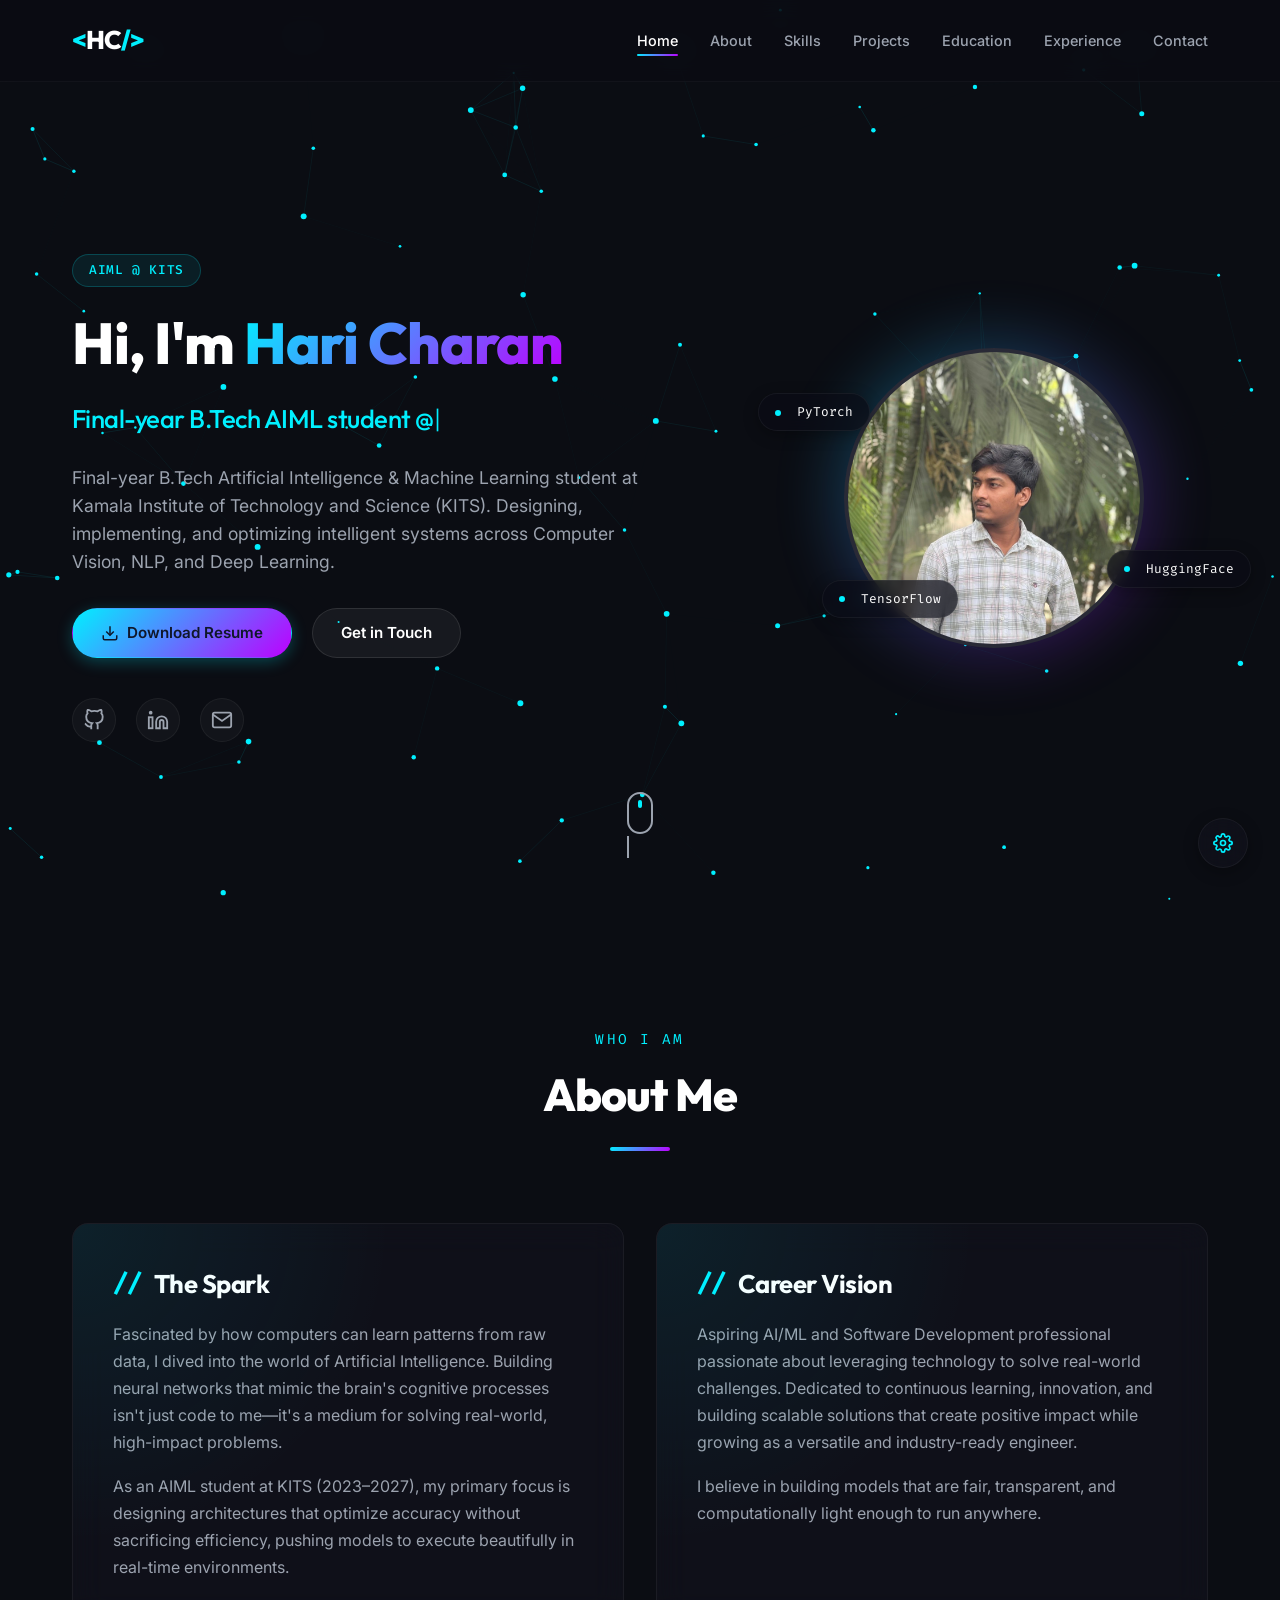
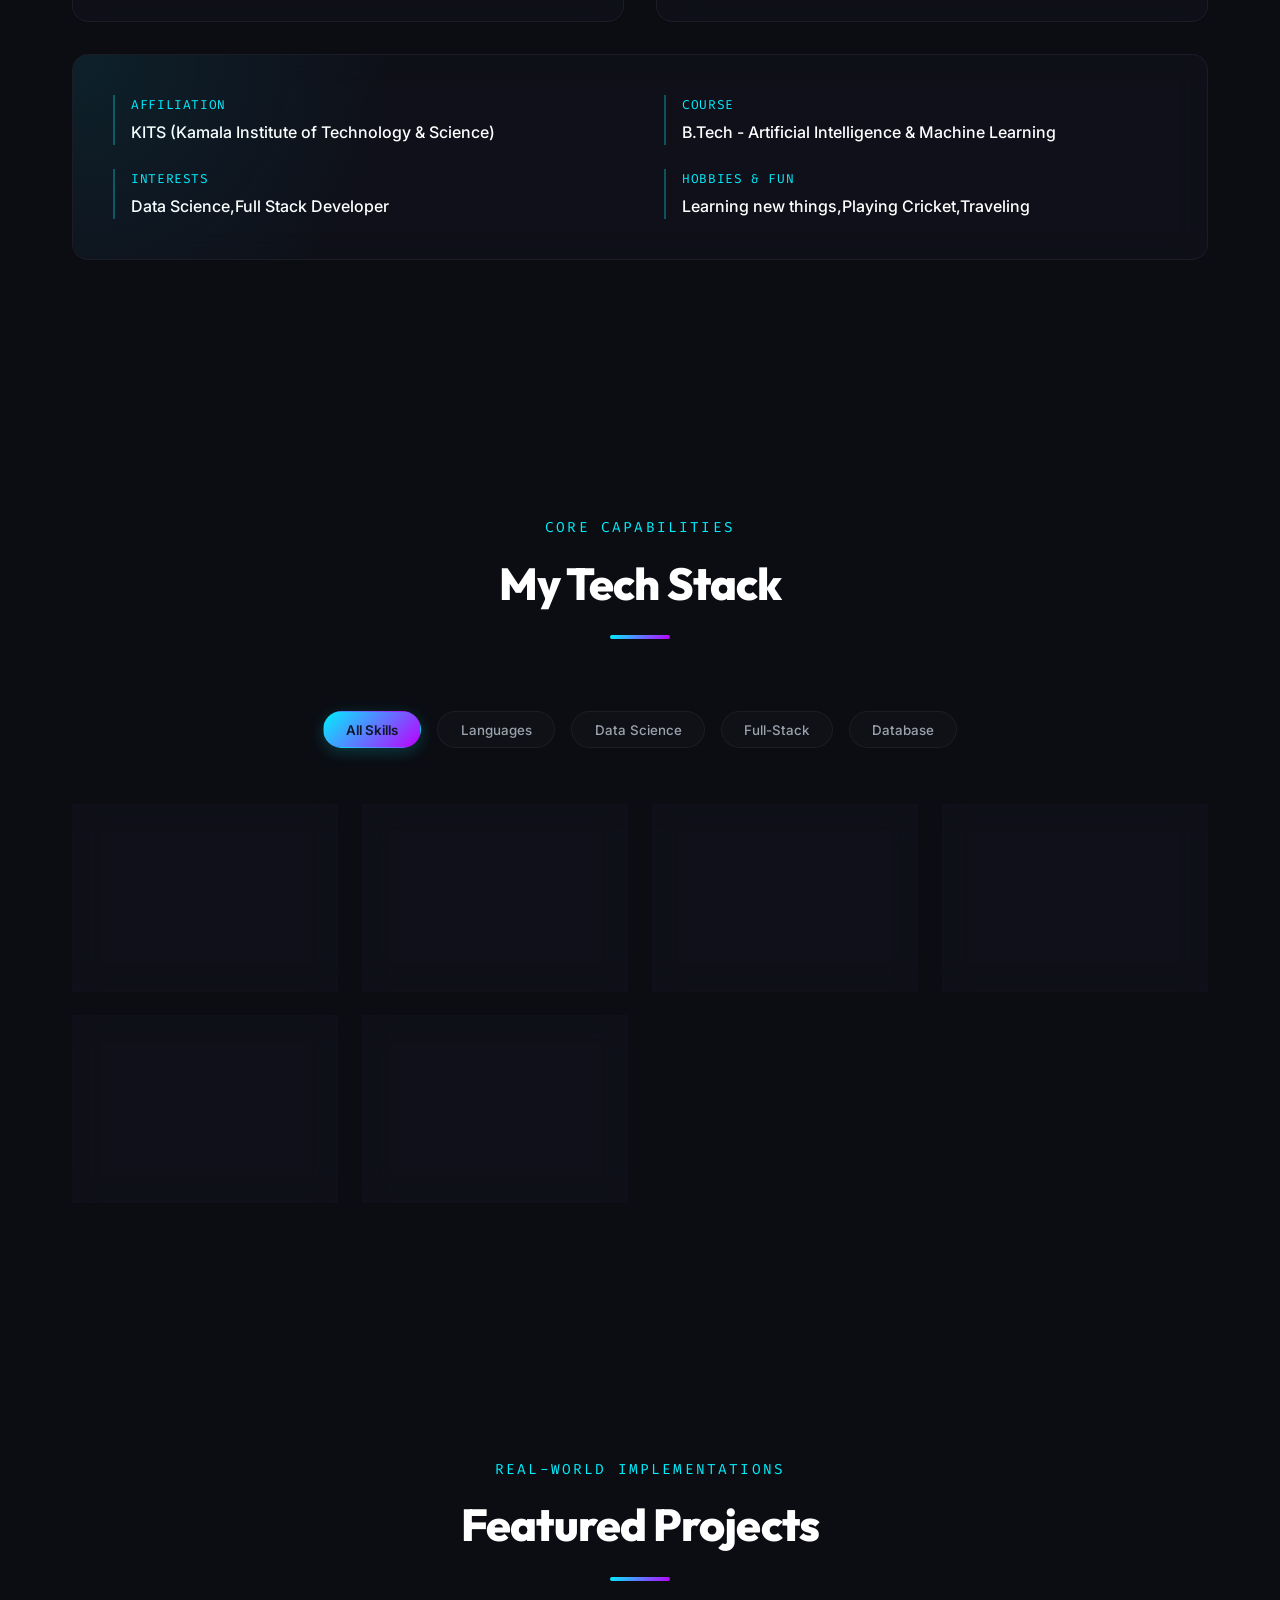
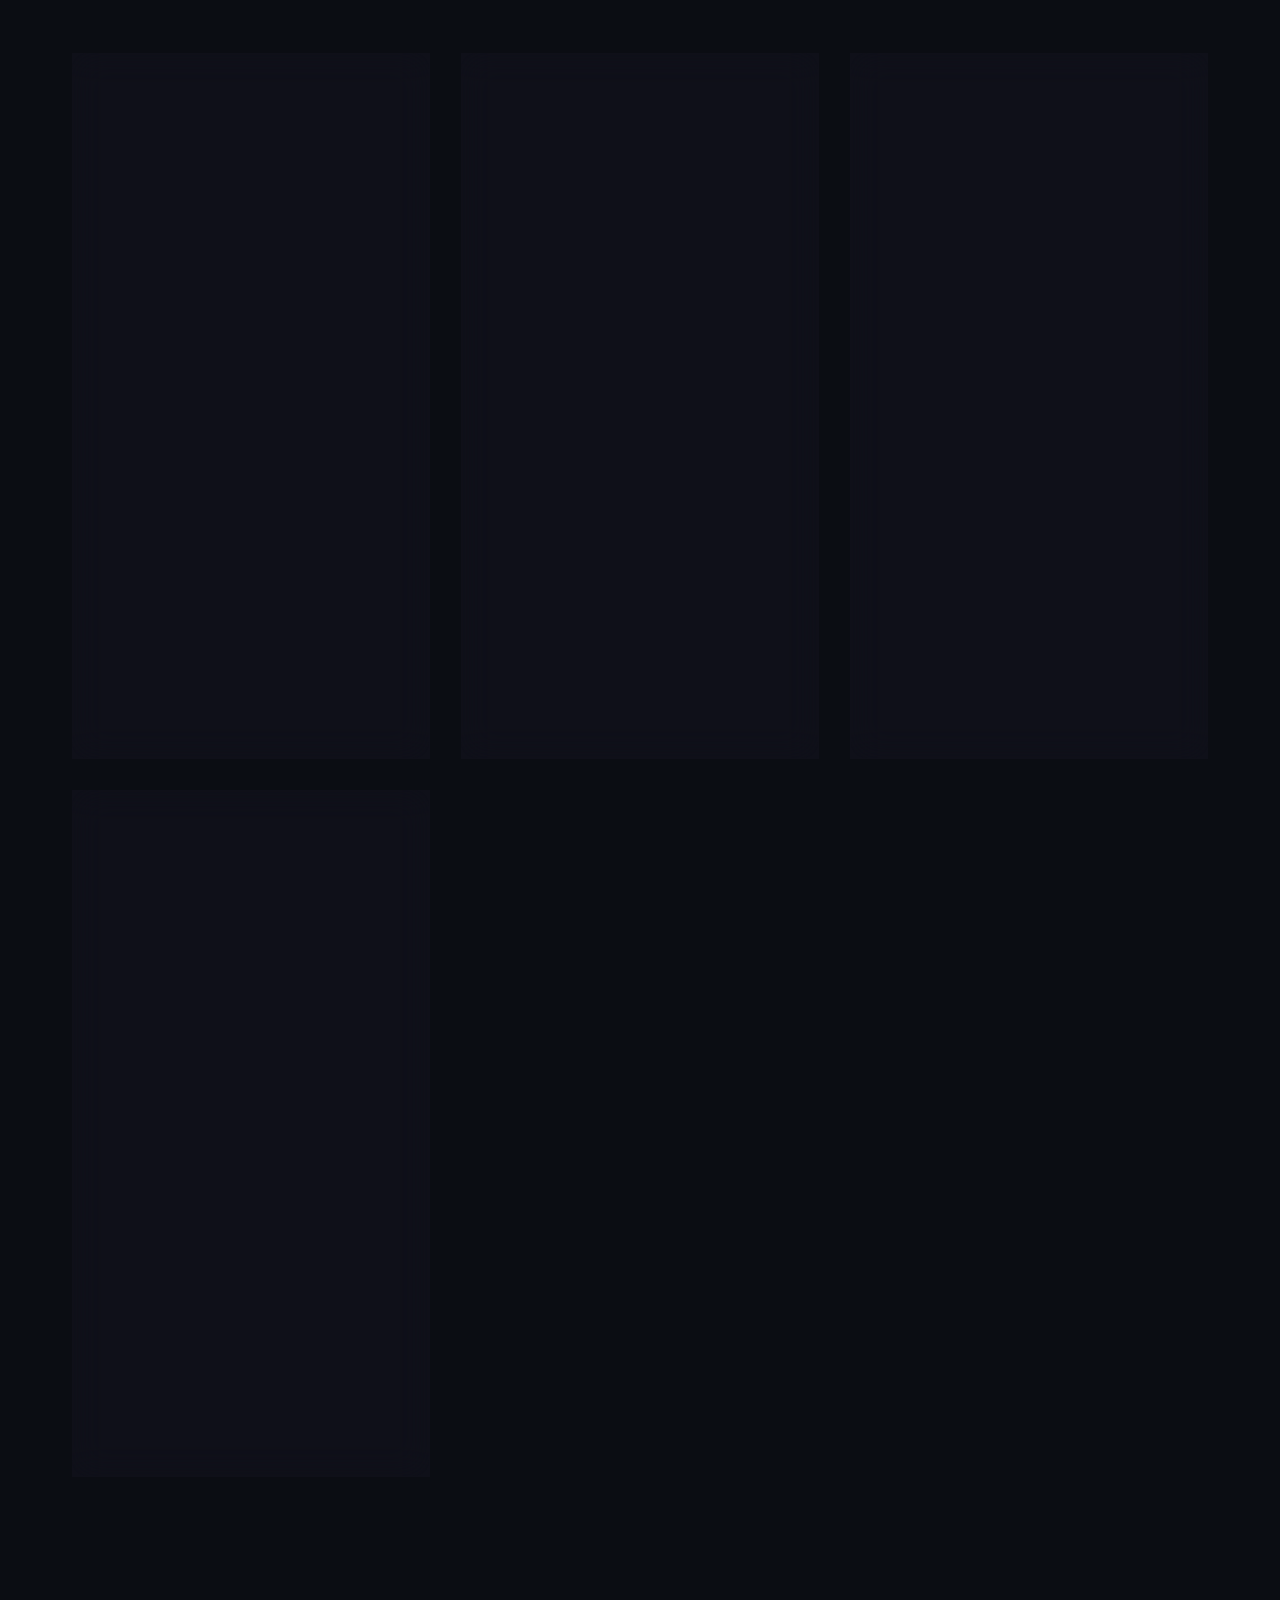
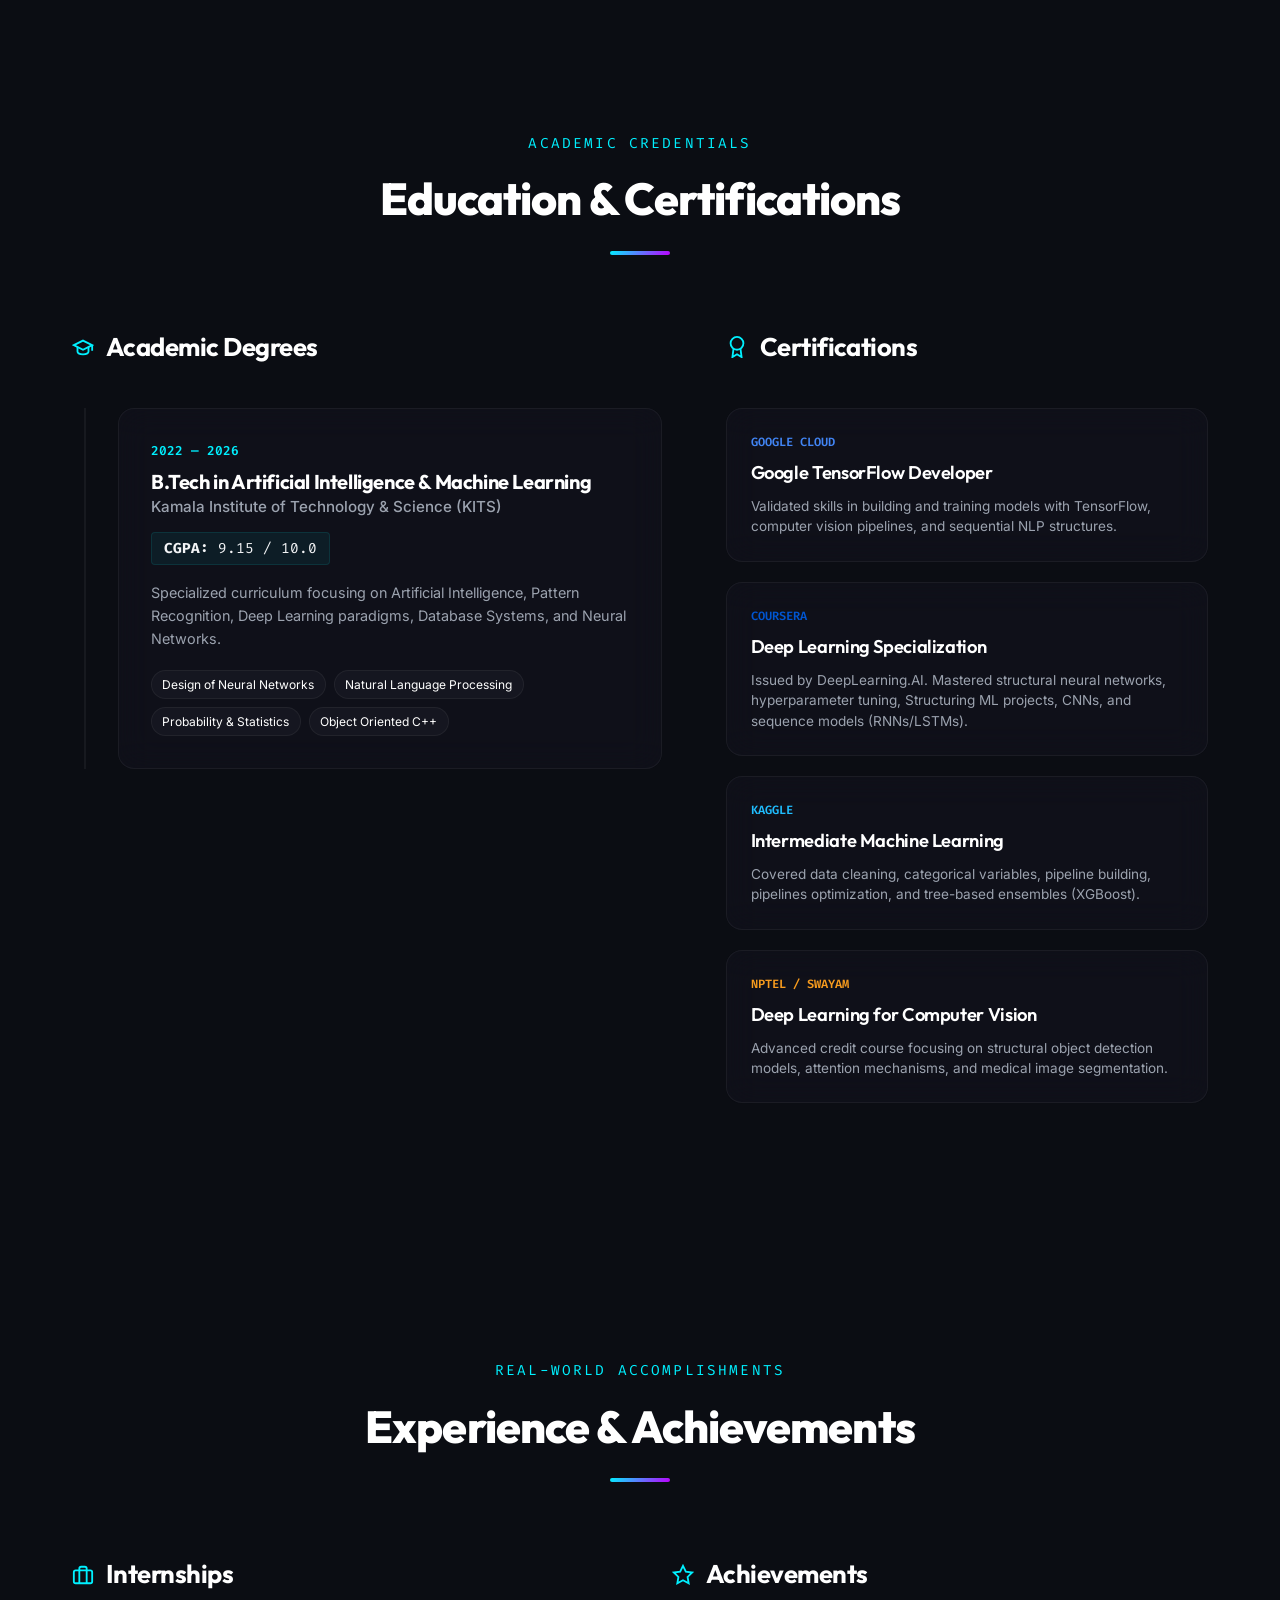
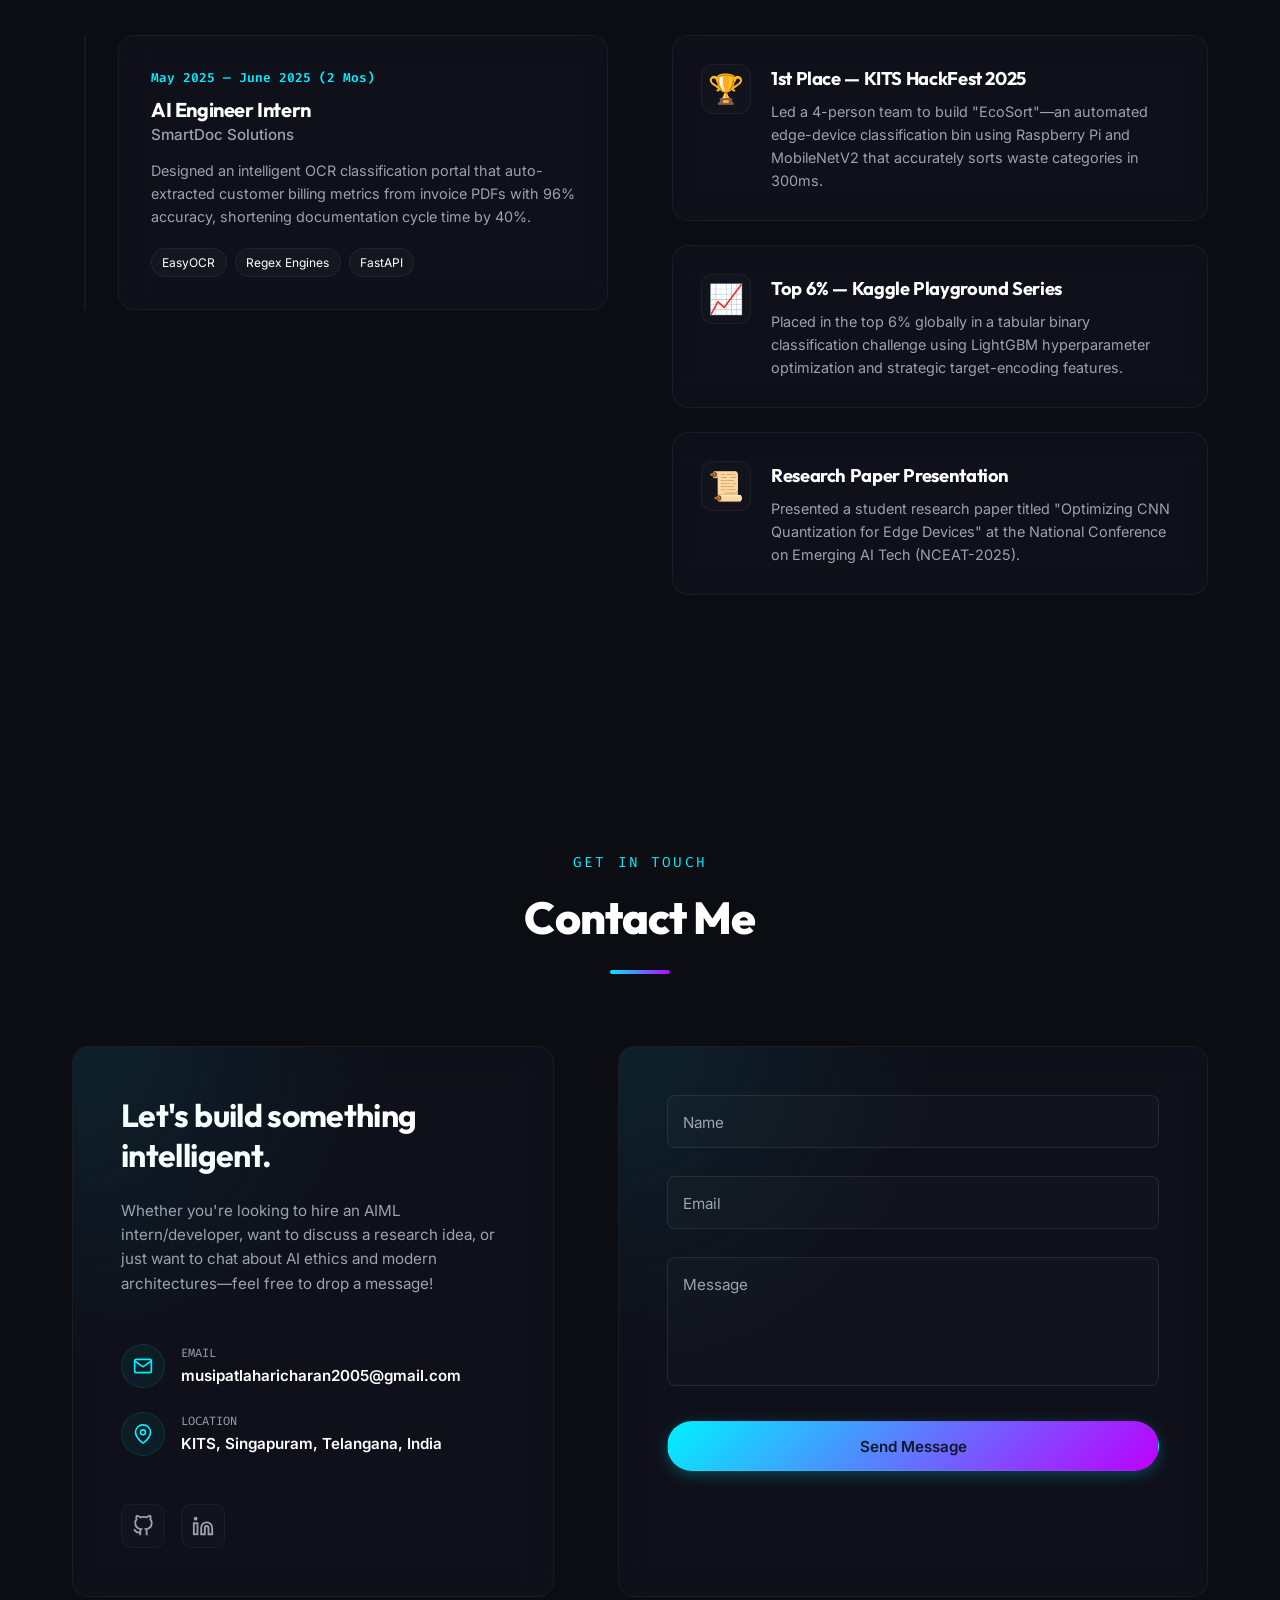
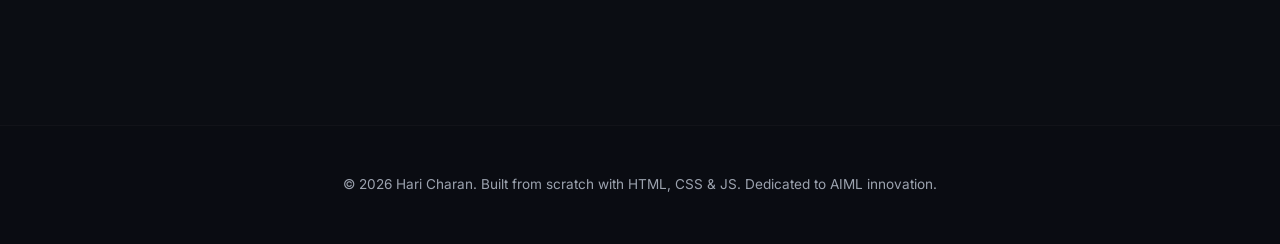
==== potfolioofmy-main/index.html @ bd580a6b "again we commiting it" ====
<!DOCTYPE html>
<html lang="en">

<head>
    <meta charset="UTF-8">
    <meta name="viewport" content="width=device-width, initial-scale=1.0">
    <title>Hari Charan | AIML Engineer Portfolio</title>
    <meta name="description"
        content="Portfolio of Hari Charan, B.Tech AIML student at KITS (2022-2026). Specialized in Machine Learning, Deep Learning, NLP, and Computer Vision.">
    <!-- Google Fonts -->
    <link rel="preconnect" href="https://fonts.googleapis.com">
    <link rel="preconnect" href="https://fonts.gstatic.com" crossorigin>
    <link
        href="https://fonts.googleapis.com/css2?family=Inter:wght@300;400;500;600;700;800&family=Outfit:wght@400;500;600;700;800&family=Fira+Code:wght@400;500&display=swap"
        rel="stylesheet">
    <!-- CSS Stylesheet -->
    <link rel="stylesheet" href="styles.css">
</head>

<body class="theme-blue">
    <!-- Neural Network Interactive Canvas -->
    <canvas id="neuralCanvas"></canvas>

    <!-- Theme Customizer Grid (Floating) -->
    <div class="theme-customizer">
        <button class="theme-toggle-btn" aria-label="Open Theme Customizer">
            <svg class="icon-spin" viewBox="0 0 24 24" width="20" height="20" fill="none" stroke="currentColor"
                stroke-width="2">
                <path d="M12 15a3 3 0 1 0 0-6 3 3 0 0 0 0 6z" />
                <path
                    d="M19.4 15a1.65 1.65 0 0 0 .33 1.82l.06.06a2 2 0 1 1-2.83 2.83l-.06-.06a1.65 1.65 0 0 0-1.82-.33 1.65 1.65 0 0 0-1 1.51V21a2 2 0 0 1-4 0v-.09A1.65 1.65 0 0 0 9 19.4a1.65 1.65 0 0 0-1.82.33l-.06.06a2 2 0 1 1-2.83-2.83l.06-.06a1.65 1.65 0 0 0 .33-1.82 1.65 1.65 0 0 0-1.51-1H3a2 2 0 0 1 0-4h.09A1.65 1.65 0 0 0 4.6 9a1.65 1.65 0 0 0-.33-1.82l-.06-.06a2 2 0 1 1 2.83-2.83l.06.06a1.65 1.65 0 0 0 1.82.33H9a1.65 1.65 0 0 0 1-1.51V3a2 2 0 0 1 4 0v.09a1.65 1.65 0 0 0 1 1.51 1.65 1.65 0 0 0 1.82-.33l.06-.06a2 2 0 1 1 2.83 2.83l-.06.06a1.65 1.65 0 0 0-.33 1.82V9a1.65 1.65 0 0 0 1.51 1H21a2 2 0 0 1 0 4h-.09a1.65 1.65 0 0 0-1.51 1z" />
            </svg>
        </button>
        <div class="theme-options">
            <span class="theme-title">Theme Accent</span>
            <div class="color-options">
                <button class="color-btn active" data-theme="theme-blue" style="background: #00f0ff;"
                    title="Cyan Edge"></button>
                <button class="color-btn" data-theme="theme-purple" style="background: #bd00ff;"
                    title="Neon Violet"></button>
                <button class="color-btn" data-theme="theme-emerald" style="background: #00ff87;"
                    title="Matrix Green"></button>
                <button class="color-btn" data-theme="theme-coral" style="background: #ff5e62;"
                    title="Cyber Coral"></button>
            </div>
        </div>
    </div>

    <!-- Header Navigation -->
    <header class="navbar">
        <div class="nav-container">
            <a href="#home" class="logo">
                <span class="logo-bracket">&lt;</span>HC<span class="logo-bracket">/&gt;</span>
            </a>
            <nav class="nav-links">
                <a href="#home" class="nav-link active">Home</a>
                <a href="#about" class="nav-link">About</a>
                <a href="#skills" class="nav-link">Skills</a>
                <a href="#projects" class="nav-link">Projects</a>
                <a href="#education" class="nav-link">Education</a>
                <a href="#experience" class="nav-link">Experience</a>
                <a href="#contact" class="nav-link">Contact</a>
            </nav>
            <button class="mobile-menu-btn" aria-label="Toggle Navigation Menu">
                <span class="bar"></span>
                <span class="bar"></span>
                <span class="bar"></span>
            </button>
        </div>
    </header>

    <!-- Main Content Sections -->
    <main>
        <!-- HERO SECTION -->
        <section id="home" class="hero-section">
            <div class="hero-content container">
                <div class="hero-grid">
                    <div class="hero-text-block">
                        <div class="badge-container">
                            <span class="hero-badge animate-pulse">AIML @ KITS</span>
                        </div>
                        <h1 class="hero-title">Hi, I'm <span class="gradient-text text-name">Hari Charan</span></h1>
                        <h2 class="hero-tagline-container">
                            <span id="typed-text"></span><span class="typed-cursor">|</span>
                        </h2>
                        <p class="hero-description">
                            Final-year B.Tech Artificial Intelligence & Machine Learning student at Kamala Institute of
                            Technology and Science (KITS). Designing, implementing, and optimizing intelligent systems
                            across Computer Vision, NLP, and Deep Learning.
                        </p>
                        <div class="hero-cta-buttons">
                            <a href="IIIT_Vadodara_Resume (3) (1).pdf" class="btn btn-primary"
                                download="Hari_Charan_Resume.pdf">
                                <svg viewBox="0 0 24 24" width="18" height="18" fill="none" stroke="currentColor"
                                    stroke-width="2" class="btn-icon">
                                    <path d="M21 15v4a2 2 0 0 1-2 2H5a2 2 0 0 1-2-2v-4" />
                                    <polyline points="7 10 12 15 17 10" />
                                    <line x1="12" y1="15" x2="12" y2="3" />
                                </svg>
                                Download Resume
                            </a>
                            <a href="#contact" class="btn btn-secondary">Get in Touch</a>
                        </div>
                        <div class="social-links-container">
                            <a href="https://github.com/musipatlaharicharan?tab=repositories" target="_blank"
                                rel="noopener noreferrer" class="social-icon" aria-label="GitHub">
                                <svg viewBox="0 0 24 24" width="22" height="22" fill="none" stroke="currentColor"
                                    stroke-width="2">
                                    <path
                                        d="M9 19c-5 1.5-5-2.5-7-3m14 6v-3.87a3.37 3.37 0 0 0-.94-2.61c3.14-.35 6.44-1.54 6.44-7A5.44 5.44 0 0 0 20 4.77 5.07 5.07 0 0 0 19.91 1S18.73.65 16 2.48a13.38 13.38 0 0 0-7 0C6.27.65 5.09 1 5.09 1A5.07 5.07 0 0 0 5 4.77a5.44 5.44 0 0 0-1.5 3.78c0 5.42 3.3 6.61 6.44 7A3.37 3.37 0 0 0 9 18.13V22" />
                                </svg>
                            </a>
                            <a href="https://www.linkedin.com/in/hari-charan-musipatla-8802612b7" target="_blank"
                                rel="noopener noreferrer" class="social-icon" aria-label="LinkedIn">
                                <svg viewBox="0 0 24 24" width="22" height="22" fill="none" stroke="currentColor"
                                    stroke-width="2">
                                    <path
                                        d="M16 8a6 6 0 0 1 6 6v7h-4v-7a2 2 0 0 0-2-2 2 2 0 0 0-2 2v7h-4v-7a6 6 0 0 1 6-6z" />
                                    <rect x="2" y="9" width="4" height="12" />
                                    <circle cx="4" cy="4" stroke="none" fill="currentColor" r="2" />
                                </svg>
                            </a>
                            <a href="mailto:musipatlaharicharan2005@gmail.com" class="social-icon" aria-label="Email">
                                <svg viewBox="0 0 24 24" width="22" height="22" fill="none" stroke="currentColor"
                                    stroke-width="2">
                                    <path
                                        d="M4 4h16c1.1 0 2 .9 2 2v12c0 1.1-.9 2-2 2H4c-1.1 0-2-.9-2-2V6c0-1.1.9-2 2-2z" />
                                    <polyline points="22,6 12,13 2,6" />
                                </svg>
                            </a>
                        </div>
                    </div>
                    <div class="hero-image-block">
                        <div class="avatar-glow-ring"></div>
                        <div class="avatar-container">
                            <img src="profile.jpg" alt="Hari Charan Portrait" class="avatar-img">
                        </div>
                        <div class="tech-stack-floating-badge t-badge-1">
                            <span>PyTorch</span>
                        </div>
                        <div class="tech-stack-floating-badge t-badge-2">
                            <span>HuggingFace</span>
                        </div>
                        <div class="tech-stack-floating-badge t-badge-3">
                            <span>TensorFlow</span>
                        </div>
                    </div>
                </div>
            </div>
            <div class="scroll-down-indicator">
                <a href="#about" aria-label="Scroll to About Me">
                    <span class="mouse">
                        <span class="wheel"></span>
                    </span>
                    <span class="arrow-down"></span>
                </a>
            </div>
        </section>

        <!-- ABOUT ME SECTION -->
        <section id="about" class="about-section scroll-section section-padding">
            <div class="container">
                <div class="section-header">
                    <span class="section-subtitle">Who I Am</span>
                    <h2 class="section-title">About Me</h2>
                    <div class="underline"></div>
                </div>
                <div class="about-grid">
                    <div class="about-card intro-card glass">
                        <div class="card-glow"></div>
                        <h3>The Spark</h3>
                        <p>Fascinated by how computers can learn patterns from raw data, I dived into the world of
                            Artificial Intelligence. Building neural networks that mimic the brain's cognitive processes
                            isn't just code to me—it's a medium for solving real-world, high-impact problems.</p>
                        <p>As an AIML student at KITS (2023–2027), my primary focus is designing architectures that
                            optimize accuracy without sacrificing efficiency, pushing models to execute beautifully in
                            real-time environments.</p>
                    </div>
                    <div class="about-card goal-card glass">
                        <div class="card-glow"></div>
                        <h3>Career Vision</h3>
                        <p>Aspiring AI/ML and Software Development professional passionate about leveraging technology
                            to solve real-world challenges. Dedicated to continuous learning, innovation, and building
                            scalable solutions that create positive impact while growing as a versatile and
                            industry-ready engineer.

                        </p>
                        <p>I believe in building models that are fair, transparent, and computationally light enough to
                            run anywhere.</p>
                    </div>
                    <div class="about-details-card glass">
                        <div class="card-glow"></div>
                        <ul class="details-list">
                            <li>
                                <span class="label">Affiliation</span>
                                <span class="value">KITS (Kamala Institute of Technology & Science)</span>
                            </li>
                            <li>
                                <span class="label">Course</span>
                                <span class="value">B.Tech - Artificial Intelligence & Machine Learning</span>
                            </li>
                            <li>
                                <span class="label">Interests</span>
                                <span class="value">Data Science,Full Stack Developer</span>
                            </li>
                            <li>
                                <span class="label">Hobbies & Fun</span>
                                <span class="value">Learning new things,Playing Cricket,Traveling</span>
                            </li>
                        </ul>
                    </div>
                </div>
            </div>
        </section>

        <!-- SKILLS SECTION -->
        <section id="skills" class="skills-section scroll-section section-padding">
            <div class="container">
                <div class="section-header">
                    <span class="section-subtitle">Core Capabilities</span>
                    <h2 class="section-title">My Tech Stack</h2>
                    <div class="underline"></div>
                </div>
                <!-- Skill Filter Tabs -->
                <div class="skill-tabs">
                    <button class="skill-tab-btn active" data-category="all">All Skills</button>
                    <button class="skill-tab-btn" data-category="languages">Languages</button>
                    <button class="skill-tab-btn" data-category="data-science">Data Science</button>
                    <button class="skill-tab-btn" data-category="fullstack">Full-Stack</button>
                    <button class="skill-tab-btn" data-category="database">Database</button>
                </div>

                <!-- Skills Grid -->
                <div class="skills-grid" id="skills-grid">
                    <!-- Python -->
                    <div class="skill-card glass" data-category="languages">
                        <div class="skill-icon-wrapper">
                            <span class="skill-logo python-logo">Py</span>
                        </div>
                        <h4 class="skill-name">Python</h4>
                        <span class="skill-level">Advanced</span>
                        <div class="skill-bar-bg">
                            <div class="skill-bar-fill" style="width: 95%;"></div>
                        </div>
                    </div>
                    <!-- Java -->
                    <div class="skill-card glass" data-category="languages">
                        <div class="skill-icon-wrapper">
                            <span class="skill-logo cpp-logo">Jv</span>
                        </div>
                        <h4 class="skill-name">Java</h4>
                        <span class="skill-level">Proficient</span>
                        <div class="skill-bar-bg">
                            <div class="skill-bar-fill" style="width: 80%;"></div>
                        </div>
                    </div>
                    <!-- Data Science -->
                    <div class="skill-card glass" data-category="data-science">
                        <div class="skill-icon-wrapper">
                            <span class="skill-logo sklearn-logo">DS</span>
                        </div>
                        <h4 class="skill-name">Data Science</h4>
                        <span class="skill-level">Advanced</span>
                        <div class="skill-bar-bg">
                            <div class="skill-bar-fill" style="width: 90%;"></div>
                        </div>
                    </div>
                    <!-- Full Stack Bootcamp -->
                    <div class="skill-card glass" data-category="fullstack">
                        <div class="skill-icon-wrapper">
                            <span class="skill-logo html-logo">FS</span>
                        </div>
                        <h4 class="skill-name">Full Stack Bootcamp</h4>
                        <span class="skill-level">Proficient</span>
                        <div class="skill-bar-bg">
                            <div class="skill-bar-fill" style="width: 82%;"></div>
                        </div>
                    </div>

                    <!-- React JS -->
                    <div class="skill-card glass" data-category="fullstack">
                        <div class="skill-icon-wrapper">
                            <span class="skill-logo react-logo">Re</span>
                        </div>
                        <h4 class="skill-name">React JS</h4>
                        <span class="skill-level">Proficient</span>
                        <div class="skill-bar-bg">
                            <div class="skill-bar-fill" style="width: 85%;"></div>
                        </div>
                    </div>

                    <!-- MySQL -->
                    <div class="skill-card glass" data-category="database">
                        <div class="skill-icon-wrapper">
                            <span class="skill-logo sql-logo">My</span>
                        </div>
                        <h4 class="skill-name">MySQL</h4>
                        <span class="skill-level">Proficient</span>
                        <div class="skill-bar-bg">
                            <div class="skill-bar-fill" style="width: 85%;"></div>
                        </div>
                    </div>

                </div>
            </div>
        </section>

        <!-- PROJECTS SECTION -->
        <section id="projects" class="projects-section scroll-section section-padding">
            <div class="container">
                <div class="section-header">
                    <span class="section-subtitle">Real-world Implementations</span>
                    <h2 class="section-title">Featured Projects</h2>
                    <div class="underline"></div>
                </div>

                <div class="projects-grid">
                    <!-- Project 1: ML Model Training (students.csv) -->
                    <div class="project-card glass" data-project-id="mlproject">
                        <div class="project-badge">Scikit-Learn Pipeline</div>
                        <div class="project-content">
                            <h3 class="project-title">Student Score Predictor</h3>
                            <p class="project-tagline">End-to-end ML pipeline predicting student exam performance using
                                demographic and study-habit features from students.csv.</p>

                            <div class="project-metric-highlight">
                                <span class="m-label">Task:</span>
                                <span class="m-val">Regression / Performance Prediction</span>
                            </div>

                            <div class="project-quick-specs">
                                <div class="spec-item">
                                    <span class="spec-title">Problem</span>
                                    <span class="spec-desc">Identifying at-risk students early before exams using
                                        historical data patterns.</span>
                                </div>
                                <div class="spec-item">
                                    <span class="spec-title">Solution</span>
                                    <span class="spec-desc">Built a modular training pipeline with feature engineering,
                                        hyperparameter tuning, and model evaluation.</span>
                                </div>
                            </div>

                            <div class="tech-badges">
                                <span class="badge">Python</span>
                                <span class="badge">Scikit-Learn</span>
                                <span class="badge">Pandas</span>
                                <span class="badge">Flask</span>
                            </div>

                            <div class="project-links">
                                <button class="btn btn-sm btn-outline open-modal-btn">Read Case Study</button>
                                <a href="https://github.com/musipatlaharicharan/mlproject" target="_blank"
                                    rel="noopener noreferrer" class="link-github" aria-label="GitHub Repository">
                                    <svg viewBox="0 0 24 24" width="20" height="20" fill="none" stroke="currentColor"
                                        stroke-width="2">
                                        <path
                                            d="M9 19c-5 1.5-5-2.5-7-3m14 6v-3.87a3.37 3.37 0 0 0-.94-2.61c3.14-.35 6.44-1.54 6.44-7A5.44 5.44 0 0 0 20 4.77 5.07 5.07 0 0 0 19.91 1S18.73.65 16 2.48a13.38 13.38 0 0 0-7 0C6.27.65 5.09 1 5.09 1A5.07 5.07 0 0 0 5 4.77a5.44 5.44 0 0 0-1.5 3.78c0 5.42 3.3 6.61 6.44 7A3.37 3.37 0 0 0 9 18.13V22" />
                                    </svg>
                                </a>
                            </div>
                        </div>
                    </div>

                    <!-- Project 2: Portfolio Website -->
                    <div class="project-card glass" data-project-id="portfolio">
                        <div class="project-badge">Live Portfolio</div>
                        <div class="project-content">
                            <h3 class="project-title">AIML Developer Portfolio</h3>
                            <p class="project-tagline">A fully custom, animated, dark-mode portfolio website built from
                                scratch showcasing projects, skills, and achievements.</p>

                            <div class="project-metric-highlight">
                                <span class="m-label">Task:</span>
                                <span class="m-val">Full-stack Web Development</span>
                            </div>

                            <div class="project-quick-specs">
                                <div class="spec-item">
                                    <span class="spec-title">Problem</span>
                                    <span class="spec-desc">Needed a premium personal brand presence to showcase
                                        AIML projects to recruiters.</span>
                                </div>
                                <div class="spec-item">
                                    <span class="spec-title">Solution</span>
                                    <span class="spec-desc">Hand-crafted HTML/CSS/JS with neural-network canvas,
                                        glassmorphism, and multi-theme support.</span>
                                </div>
                            </div>

                            <div class="tech-badges">
                                <span class="badge">HTML5</span>
                                <span class="badge">CSS3</span>
                                <span class="badge">JavaScript</span>
                                <span class="badge">Canvas API</span>
                            </div>

                            <div class="project-links">
                                <button class="btn btn-sm btn-outline open-modal-btn">Read Case Study</button>
                                <a href="https://github.com/musipatlaharicharan/potfolioofmy" target="_blank"
                                    rel="noopener noreferrer" class="link-github" aria-label="GitHub Repository">
                                    <svg viewBox="0 0 24 24" width="20" height="20" fill="none" stroke="currentColor"
                                        stroke-width="2">
                                        <path
                                            d="M9 19c-5 1.5-5-2.5-7-3m14 6v-3.87a3.37 3.37 0 0 0-.94-2.61c3.14-.35 6.44-1.54 6.44-7A5.44 5.44 0 0 0 20 4.77 5.07 5.07 0 0 0 19.91 1S18.73.65 16 2.48a13.38 13.38 0 0 0-7 0C6.27.65 5.09 1 5.09 1A5.07 5.07 0 0 0 5 4.77a5.44 5.44 0 0 0-1.5 3.78c0 5.42 3.3 6.61 6.44 7A3.37 3.37 0 0 0 9 18.13V22" />
                                    </svg>
                                </a>
                            </div>
                        </div>
                    </div>

                    <!-- Project 3: Farm to Home -->
                    <div class="project-card glass" data-project-id="farmtohome">
                        <div class="project-badge">AgriTech App</div>
                        <div class="project-content">
                            <h3 class="project-title">Farm to Home</h3>
                            <p class="project-tagline">A direct-to-consumer agri-commerce platform connecting farmers
                                with buyers, eliminating middlemen and boosting farmer income.</p>

                            <div class="project-metric-highlight">
                                <span class="m-label">Task:</span>
                                <span class="m-val">Web App / E-Commerce Platform</span>
                            </div>

                            <div class="project-quick-specs">
                                <div class="spec-item">
                                    <span class="spec-title">Problem</span>
                                    <span class="spec-desc">Farmers lose significant revenue through intermediary
                                        chains and lack direct market access.</span>
                                </div>
                                <div class="spec-item">
                                    <span class="spec-title">Solution</span>
                                    <span class="spec-desc">Built a full-stack marketplace with product listings,
                                        cart, and real-time order tracking for farmers.</span>
                                </div>
                            </div>

                            <div class="tech-badges">
                                <span class="badge">Python</span>
                                <span class="badge">Flask</span>
                                <span class="badge">MySQL</span>
                                <span class="badge">HTML/CSS/JS</span>
                            </div>

                            <div class="project-links">
                                <button class="btn btn-sm btn-outline open-modal-btn">Read Case Study</button>
                                <a href="https://github.com/musipatlaharicharan" target="_blank"
                                    rel="noopener noreferrer" class="link-github" aria-label="GitHub Repository">
                                    <svg viewBox="0 0 24 24" width="20" height="20" fill="none" stroke="currentColor"
                                        stroke-width="2">
                                        <path
                                            d="M9 19c-5 1.5-5-2.5-7-3m14 6v-3.87a3.37 3.37 0 0 0-.94-2.61c3.14-.35 6.44-1.54 6.44-7A5.44 5.44 0 0 0 20 4.77 5.07 5.07 0 0 0 19.91 1S18.73.65 16 2.48a13.38 13.38 0 0 0-7 0C6.27.65 5.09 1 5.09 1A5.07 5.07 0 0 0 5 4.77a5.44 5.44 0 0 0-1.5 3.78c0 5.42 3.3 6.61 6.44 7A3.37 3.37 0 0 0 9 18.13V22" />
                                    </svg>
                                </a>
                            </div>
                        </div>
                    </div>

                    <!-- Project 4: AI Exam using WebSockets -->
                    <div class="project-card glass" data-project-id="aiexam">
                        <div class="project-badge">Real-time WebSockets</div>
                        <div class="project-content">
                            <h3 class="project-title">AI Exam Platform</h3>
                            <p class="project-tagline">A real-time AI-powered online exam system using WebSockets for
                                live proctoring, auto-evaluation, and instant result delivery.</p>

                            <div class="project-metric-highlight">
                                <span class="m-label">Task:</span>
                                <span class="m-val">Real-time AI Proctoring & Evaluation</span>
                            </div>

                            <div class="project-quick-specs">
                                <div class="spec-item">
                                    <span class="spec-title">Problem</span>
                                    <span class="spec-desc">Traditional online exams lack real-time monitoring and
                                        instant AI-powered feedback for students.</span>
                                </div>
                                <div class="spec-item">
                                    <span class="spec-title">Solution</span>
                                    <span class="spec-desc">WebSocket-driven bi-directional communication for live
                                        exam sessions with AI auto-grading and alerts.</span>
                                </div>
                            </div>

                            <div class="tech-badges">
                                <span class="badge">WebSockets</span>
                                <span class="badge">Python</span>
                                <span class="badge">Flask-SocketIO</span>
                                <span class="badge">JavaScript</span>
                            </div>

                            <div class="project-links">
                                <button class="btn btn-sm btn-outline open-modal-btn">Read Case Study</button>
                                <a href="https://github.com/musipatlaharicharan/Ai-exam" target="_blank"
                                    rel="noopener noreferrer" class="link-github" aria-label="GitHub Repository">
                                    <svg viewBox="0 0 24 24" width="20" height="20" fill="none" stroke="currentColor"
                                        stroke-width="2">
                                        <path
                                            d="M9 19c-5 1.5-5-2.5-7-3m14 6v-3.87a3.37 3.37 0 0 0-.94-2.61c3.14-.35 6.44-1.54 6.44-7A5.44 5.44 0 0 0 20 4.77 5.07 5.07 0 0 0 19.91 1S18.73.65 16 2.48a13.38 13.38 0 0 0-7 0C6.27.65 5.09 1 5.09 1A5.07 5.07 0 0 0 5 4.77a5.44 5.44 0 0 0-1.5 3.78c0 5.42 3.3 6.61 6.44 7A3.37 3.37 0 0 0 9 18.13V22" />
                                    </svg>
                                </a>
                            </div>
                        </div>
                    </div>
                </div>
            </div>
        </section>

        <!-- EDUCATION & CERTIFICATIONS SECTION -->
        <section id="education" class="education-section scroll-section section-padding">
            <div class="container">
                <div class="section-header">
                    <span class="section-subtitle">Academic Credentials</span>
                    <h2 class="section-title">Education & Certifications</h2>
                    <div class="underline"></div>
                </div>

                <div class="edu-grid">
                    <!-- Left Column: Academic Background -->
                    <div class="timeline-column">
                        <h3 class="column-title">
                            <svg viewBox="0 0 24 24" width="22" height="22" fill="none" stroke="currentColor"
                                stroke-width="2" class="title-svg-icon">
                                <path d="M22 10v6M2 10l10-5 10 5-10 5z" />
                                <path d="M6 12v5c0 2 2 3 6 3s6-1 6-3v-5" />
                            </svg>
                            Academic Degrees
                        </h3>
                        <div class="timeline">
                            <div class="timeline-item glass">
                                <div class="timeline-dot"></div>
                                <span class="timeline-period">2022 — 2026</span>
                                <h4 class="timeline-title">B.Tech in Artificial Intelligence & Machine Learning</h4>
                                <span class="timeline-inst">Kamala Institute of Technology & Science (KITS)</span>
                                <div class="timeline-gpa">
                                    <strong>CGPA:</strong> 9.15 / 10.0
                                </div>
                                <p class="timeline-desc">Specialized curriculum focusing on Artificial Intelligence,
                                    Pattern Recognition, Deep Learning paradigms, Database Systems, and Neural Networks.
                                </p>
                                <div class="coursework-tags">
                                    <span class="c-tag">Design of Neural Networks</span>
                                    <span class="c-tag">Natural Language Processing</span>
                                    <span class="c-tag">Probability & Statistics</span>
                                    <span class="c-tag">Object Oriented C++</span>
                                </div>
                            </div>
                        </div>
                    </div>

                    <!-- Right Column: Online Certifications -->
                    <div class="certifications-column">
                        <h3 class="column-title">
                            <svg viewBox="0 0 24 24" width="22" height="22" fill="none" stroke="currentColor"
                                stroke-width="2" class="title-svg-icon">
                                <circle cx="12" cy="8" r="7" />
                                <polyline points="8.21 13.89 7 23 12 20 17 23 15.79 13.88" />
                            </svg>
                            Certifications
                        </h3>
                        <div class="certs-grid">
                            <div class="cert-card glass">
                                <div class="cert-provider google">Google Cloud</div>
                                <h4 class="cert-name">Google TensorFlow Developer</h4>
                                <p class="cert-desc">Validated skills in building and training models with TensorFlow,
                                    computer vision pipelines, and sequential NLP structures.</p>
                            </div>
                            <div class="cert-card glass">
                                <div class="cert-provider coursera">Coursera</div>
                                <h4 class="cert-name">Deep Learning Specialization</h4>
                                <p class="cert-desc">Issued by DeepLearning.AI. Mastered structural neural networks,
                                    hyperparameter tuning, Structuring ML projects, CNNs, and sequence models
                                    (RNNs/LSTMs).</p>
                            </div>
                            <div class="cert-card glass">
                                <div class="cert-provider kaggle">Kaggle</div>
                                <h4 class="cert-name">Intermediate Machine Learning</h4>
                                <p class="cert-desc">Covered data cleaning, categorical variables, pipeline building,
                                    pipelines optimization, and tree-based ensembles (XGBoost).</p>
                            </div>
                            <div class="cert-card glass">
                                <div class="cert-provider nptel">NPTEL / SWAYAM</div>
                                <h4 class="cert-name">Deep Learning for Computer Vision</h4>
                                <p class="cert-desc">Advanced credit course focusing on structural object detection
                                    models, attention mechanisms, and medical image segmentation.</p>
                            </div>
                        </div>
                    </div>
                </div>
            </div>
        </section>

        <!-- EXPERIENCE & ACHIEVEMENTS SECTION -->
        <section id="experience" class="experience-section scroll-section section-padding">
            <div class="container">
                <div class="section-header">
                    <span class="section-subtitle">Real-world Accomplishments</span>
                    <h2 class="section-title">Experience & Achievements</h2>
                    <div class="underline"></div>
                </div>

                <div class="experience-grid">
                    <!-- Column 1: Internships & Work -->
                    <div class="exp-column">
                        <h3 class="column-title">
                            <svg viewBox="0 0 24 24" width="22" height="22" fill="none" stroke="currentColor"
                                stroke-width="2" class="title-svg-icon">
                                <rect x="2" y="7" width="20" height="14" rx="2" ry="2" />
                                <path d="M16 21V5a2 2 0 0 0-2-2h-4a2 2 0 0 0-2 2v16" />
                            </svg>
                            Internships
                        </h3>
                        <div class="timeline">
                            <div class="timeline-item glass">
                                <div class="timeline-dot"></div>
                                <span class="timeline-period">May 2025 — June 2025 (2 Mos)</span>
                                <h4 class="timeline-title">AI Engineer Intern</h4>
                                <span class="timeline-inst">SmartDoc Solutions</span>
                                <p class="timeline-desc">Designed an intelligent OCR classification portal that
                                    auto-extracted customer billing metrics from invoice PDFs with 96% accuracy,
                                    shortening documentation cycle time by 40%.</p>
                                <div class="coursework-tags">
                                    <span class="c-tag">EasyOCR</span>
                                    <span class="c-tag">Regex Engines</span>
                                    <span class="c-tag">FastAPI</span>
                                </div>
                            </div>
                        </div>
                    </div>

                    <!-- Column 2: Hackathons & Open Source -->
                    <div class="achievements-column">
                        <h3 class="column-title">
                            <svg viewBox="0 0 24 24" width="22" height="22" fill="none" stroke="currentColor"
                                stroke-width="2" class="title-svg-icon">
                                <path
                                    d="M12 2l3.09 6.26L22 9.27l-5 4.87 1.18 6.88L12 17.77l-6.18 3.25L7 14.14 2 9.27l6.91-1.01L12 2z" />
                            </svg>
                            Achievements
                        </h3>
                        <div class="achievements-list">
                            <div class="achievement-item glass">
                                <div class="achievement-icon">🏆</div>
                                <div class="achievement-info">
                                    <h4>1st Place — KITS HackFest 2025</h4>
                                    <p>Led a 4-person team to build "EcoSort"—an automated edge-device classification
                                        bin using Raspberry Pi and MobileNetV2 that accurately sorts waste categories in
                                        300ms.</p>
                                </div>
                            </div>
                            <div class="achievement-item glass">
                                <div class="achievement-icon">📈</div>
                                <div class="achievement-info">
                                    <h4>Top 6% — Kaggle Playground Series</h4>
                                    <p>Placed in the top 6% globally in a tabular binary classification challenge using
                                        LightGBM hyperparameter optimization and strategic target-encoding features.</p>
                                </div>
                            </div>
                            <div class="achievement-item glass">
                                <div class="achievement-icon">📜</div>
                                <div class="achievement-info">
                                    <h4>Research Paper Presentation</h4>
                                    <p>Presented a student research paper titled "Optimizing CNN Quantization for Edge
                                        Devices" at the National Conference on Emerging AI Tech (NCEAT-2025).</p>
                                </div>
                            </div>
                        </div>
                    </div>
                </div>
            </div>
        </section>

        <!-- CONTACT SECTION -->
        <section id="contact" class="contact-section scroll-section section-padding">
            <div class="container">
                <div class="section-header">
                    <span class="section-subtitle">Get In Touch</span>
                    <h2 class="section-title">Contact Me</h2>
                    <div class="underline"></div>
                </div>

                <div class="contact-grid">
                    <div class="contact-info glass">
                        <div class="card-glow"></div>
                        <h3>Let's build something intelligent.</h3>
                        <p>Whether you're looking to hire an AIML intern/developer, want to discuss a research idea, or
                            just want to chat about AI ethics and modern architectures—feel free to drop a message!</p>

                        <div class="contact-details">
                            <div class="contact-detail-item">
                                <div class="cd-icon">
                                    <svg viewBox="0 0 24 24" width="20" height="20" fill="none" stroke="currentColor"
                                        stroke-width="2">
                                        <path
                                            d="M4 4h16c1.1 0 2 .9 2 2v12c0 1.1-.9 2-2 2H4c-1.1 0-2-.9-2-2V6c0-1.1.9-2 2-2z" />
                                        <polyline points="22,6 12,13 2,6" />
                                    </svg>
                                </div>
                                <div class="cd-text">
                                    <span class="cd-title">Email</span>
                                    <a href="mailto:musipatlaharicharan2005@gmail.com"
                                        class="cd-val">musipatlaharicharan2005@gmail.com</a>
                                </div>
                            </div>
                            <div class="contact-detail-item">
                                <div class="cd-icon">
                                    <svg viewBox="0 0 24 24" width="20" height="20" fill="none" stroke="currentColor"
                                        stroke-width="2">
                                        <path d="M21 10c0 7-9 13-9 13s-9-6-9-13a9 9 0 0 1 18 0z" />
                                        <circle cx="12" cy="10" r="3" />
                                    </svg>
                                </div>
                                <div class="cd-text">
                                    <span class="cd-title">Location</span>
                                    <span class="cd-val">KITS, Singapuram, Telangana, India</span>
                                </div>
                            </div>
                        </div>

                        <div class="contact-socials">
                            <a href="https://github.com/musipatlaharicharan?tab=repositories" target="_blank"
                                rel="noopener noreferrer" aria-label="GitHub">
                                <svg viewBox="0 0 24 24" width="22" height="22" fill="none" stroke="currentColor"
                                    stroke-width="2">
                                    <path
                                        d="M9 19c-5 1.5-5-2.5-7-3m14 6v-3.87a3.37 3.37 0 0 0-.94-2.61c3.14-.35 6.44-1.54 6.44-7A5.44 5.44 0 0 0 20 4.77 5.07 5.07 0 0 0 19.91 1S18.73.65 16 2.48a13.38 13.38 0 0 0-7 0C6.27.65 5.09 1 5.09 1A5.07 5.07 0 0 0 5 4.77a5.44 5.44 0 0 0-1.5 3.78c0 5.42 3.3 6.61 6.44 7A3.37 3.37 0 0 0 9 18.13V22" />
                                </svg>
                            </a>
                            <a href="https://www.linkedin.com/in/hari-charan-musipatla-8802612b7" target="_blank"
                                rel="noopener noreferrer" aria-label="LinkedIn">
                                <svg viewBox="0 0 24 24" width="22" height="22" fill="none" stroke="currentColor"
                                    stroke-width="2">
                                    <path
                                        d="M16 8a6 6 0 0 1 6 6v7h-4v-7a2 2 0 0 0-2-2 2 2 0 0 0-2 2v7h-4v-7a6 6 0 0 1 6-6z" />
                                    <rect x="2" y="9" width="4" height="12" />
                                    <circle cx="4" cy="4" stroke="none" fill="currentColor" r="2" />
                                </svg>
                            </a>
                        </div>
                    </div>

                    <div class="contact-form-container glass">
                        <div class="card-glow"></div>
                        <form id="contactForm" class="contact-form">
                            <div class="form-group">
                                <input type="text" id="name" name="name" required placeholder=" " class="form-input">
                                <label for="name" class="form-label">Name</label>
                            </div>
                            <div class="form-group">
                                <input type="email" id="email" name="email" required placeholder=" " class="form-input">
                                <label for="email" class="form-label">Email</label>
                            </div>
                            <div class="form-group">
                                <textarea id="message" name="message" required placeholder=" " rows="5"
                                    class="form-input"></textarea>
                                <label for="message" class="form-label">Message</label>
                            </div>

                            <button type="submit" class="btn btn-primary btn-submit" id="btnSubmit">
                                <span class="btn-text">Send Message</span>
                                <span class="btn-spinner hidden"></span>
                                <span class="btn-success-check hidden">✓</span>
                            </button>
                        </form>
                        <div id="formSuccessMessage" class="form-feedback-message hidden">
                            <h3>Message Received!</h3>
                            <p>Thank you for reaching out. I'll get back to you shortly.</p>
                        </div>
                    </div>
                </div>
            </div>
        </section>
    </main>

    <!-- Footer -->
    <footer class="footer">
        <p>© 2026 Hari Charan. Built from scratch with HTML, CSS & JS. Dedicated to AIML innovation.</p>
    </footer>

    <!-- Interactive Case Study Modal -->
    <div id="projectModal" class="modal-overlay">
        <div class="modal-container glass">
            <button class="modal-close-btn" id="modalCloseBtn" aria-label="Close Case Study Modal">&times;</button>
            <div class="modal-body" id="modalBody">
                <!-- Content injected dynamically via app.js -->
            </div>
        </div>
    </div>

    <!-- JavaScript Application File -->
    <script src="app.js"></script>
</body>

</html>
---- potfolioofmy-main/styles.css ----
/* ==========================================================================
   GLOBAL VARIABLES & THEMES
   ========================================================================== */
:root {
    --bg-darker: hsl(230, 25%, 6%);
    --bg-dark: hsl(230, 20%, 9%);
    --bg-light-dark: hsl(230, 20%, 14%);
    
    --card-bg: rgba(20, 22, 34, 0.45);
    --card-border: rgba(255, 255, 255, 0.05);
    --card-border-glow: rgba(0, 240, 255, 0.2);
    
    --text-main: #f3f4f6;
    --text-muted: #9ca3af;
    --text-inverse: #0f172a;
    
    --transition-fast: 0.2s ease;
    --transition-medium: 0.4s cubic-bezier(0.16, 1, 0.3, 1);
    
    --font-heading: 'Outfit', sans-serif;
    --font-body: 'Inter', sans-serif;
    --font-mono: 'Fira Code', monospace;
    
    /* Default Blue Theme */
    --accent: #00f0ff;
    --accent-rgb: 0, 240, 255;
    --accent-sec: #bd00ff;
    --accent-sec-rgb: 189, 0, 255;
    --gradient-primary: linear-gradient(135deg, var(--accent) 0%, var(--accent-sec) 100%);
    --shadow-glow: 0 0 30px rgba(0, 240, 255, 0.15);
}

/* Theme Variant: Purple */
.theme-purple {
    --accent: #bd00ff;
    --accent-rgb: 189, 0, 255;
    --accent-sec: #00f0ff;
    --accent-sec-rgb: 0, 240, 255;
    --gradient-primary: linear-gradient(135deg, var(--accent) 0%, var(--accent-sec) 100%);
    --shadow-glow: 0 0 30px rgba(189, 0, 255, 0.15);
}

/* Theme Variant: Emerald */
.theme-emerald {
    --accent: #00ff87;
    --accent-rgb: 0, 255, 135;
    --accent-sec: #60efff;
    --accent-sec-rgb: 96, 239, 255;
    --gradient-primary: linear-gradient(135deg, var(--accent) 0%, var(--accent-sec) 100%);
    --shadow-glow: 0 0 30px rgba(0, 255, 135, 0.15);
}

/* Theme Variant: Coral */
.theme-coral {
    --accent: #ff5e62;
    --accent-rgb: 255, 94, 98;
    --accent-sec: #ff9966;
    --accent-sec-rgb: 255, 153, 102;
    --gradient-primary: linear-gradient(135deg, var(--accent) 0%, var(--accent-sec) 100%);
    --shadow-glow: 0 0 30px rgba(255, 94, 98, 0.15);
}

/* ==========================================================================
   RESET & BASE STYLES
   ========================================================================== */
*, *::before, *::after {
    box-sizing: border-box;
    margin: 0;
    padding: 0;
}

html {
    scroll-behavior: smooth;
    font-size: 16px;
}

body {
    background-color: var(--bg-darker);
    color: var(--text-main);
    font-family: var(--font-body);
    line-height: 1.6;
    overflow-x: hidden;
    position: relative;
}

/* Custom Scrollbar */
::-webkit-scrollbar {
    width: 8px;
}
::-webkit-scrollbar-track {
    background: var(--bg-darker);
}
::-webkit-scrollbar-thumb {
    background: var(--bg-light-dark);
    border-radius: 4px;
    border: 1px solid var(--bg-darker);
}
::-webkit-scrollbar-thumb:hover {
    background: var(--accent);
}

/* Canvas Background */
#neuralCanvas {
    position: fixed;
    top: 0;
    left: 0;
    width: 100%;
    height: 100%;
    z-index: -2;
    pointer-events: none;
    background-color: var(--bg-darker);
}

/* ==========================================================================
   TYPOGRAPHY & UTILITIES
   ========================================================================== */
h1, h2, h3, h4, h5, h6 {
    font-family: var(--font-heading);
    font-weight: 700;
    letter-spacing: -0.02em;
    color: #ffffff;
}

a {
    color: inherit;
    text-decoration: none;
    transition: var(--transition-fast);
}

.container {
    width: 100%;
    max-width: 1200px;
    margin: 0 auto;
    padding: 0 2rem;
}

.section-padding {
    padding: 8rem 0;
}

.gradient-text {
    background: var(--gradient-primary);
    -webkit-background-clip: text;
    -webkit-text-fill-color: transparent;
    background-clip: text;
    display: inline-block;
}

.section-header {
    text-align: center;
    margin-bottom: 4.5rem;
}

.section-subtitle {
    font-family: var(--font-mono);
    color: var(--accent);
    font-size: 0.9rem;
    text-transform: uppercase;
    letter-spacing: 0.15em;
    display: block;
    margin-bottom: 0.5rem;
}

.section-title {
    font-size: 2.8rem;
    font-weight: 800;
}

.underline {
    width: 60px;
    height: 4px;
    background: var(--gradient-primary);
    margin: 1rem auto 0 auto;
    border-radius: 2px;
}

/* Glassmorphism base layout */
.glass {
    background: var(--card-bg);
    backdrop-filter: blur(16px);
    -webkit-backdrop-filter: blur(16px);
    border: 1px solid var(--card-border);
    border-radius: 16px;
    transition: border-color var(--transition-fast), transform var(--transition-medium), box-shadow var(--transition-medium);
    position: relative;
    overflow: hidden;
}

.glass:hover {
    border-color: rgba(var(--accent-rgb), 0.2);
    box-shadow: var(--shadow-glow);
}

/* Card Glow Effect */
.card-glow {
    position: absolute;
    top: 0;
    left: 0;
    width: 100%;
    height: 100%;
    background: radial-gradient(800px circle at var(--x, 0px) var(--y, 0px), rgba(var(--accent-rgb), 0.08), transparent 40%);
    z-index: 0;
    pointer-events: none;
}

/* ==========================================================================
   BUTTONS
   ========================================================================== */
.btn {
    display: inline-flex;
    align-items: center;
    justify-content: center;
    padding: 0.75rem 1.75rem;
    border-radius: 50px;
    font-weight: 600;
    cursor: pointer;
    transition: var(--transition-medium);
    font-family: var(--font-body);
    font-size: 0.95rem;
    gap: 0.5rem;
    border: 1px solid transparent;
}

.btn-icon {
    flex-shrink: 0;
}

.btn-primary {
    background: var(--gradient-primary);
    color: var(--text-inverse);
    box-shadow: 0 4px 15px rgba(var(--accent-rgb), 0.25);
}

.btn-primary:hover {
    transform: translateY(-3px);
    box-shadow: 0 8px 25px rgba(var(--accent-rgb), 0.45);
}

.btn-secondary {
    background: rgba(255, 255, 255, 0.05);
    color: #ffffff;
    border: 1px solid rgba(255, 255, 255, 0.1);
}

.btn-secondary:hover {
    background: rgba(255, 255, 255, 0.1);
    border-color: var(--accent);
    transform: translateY(-3px);
    box-shadow: var(--shadow-glow);
}

.btn-outline {
    background: transparent;
    color: var(--accent);
    border: 1px solid rgba(var(--accent-rgb), 0.3);
}

.btn-outline:hover {
    background: rgba(var(--accent-rgb), 0.08);
    border-color: var(--accent);
    transform: translateY(-2px);
}

.btn-sm {
    padding: 0.4rem 1.1rem;
    font-size: 0.85rem;
}

/* ==========================================================================
   NAVBAR (STICKY GLASS)
   ========================================================================== */
.navbar {
    position: fixed;
    top: 0;
    left: 0;
    width: 100%;
    z-index: 100;
    background: rgba(10, 11, 18, 0.5);
    backdrop-filter: blur(12px);
    -webkit-backdrop-filter: blur(12px);
    border-bottom: 1px solid rgba(255, 255, 255, 0.03);
    transition: var(--transition-medium);
}

.nav-container {
    max-width: 1200px;
    margin: 0 auto;
    padding: 1.25rem 2rem;
    display: flex;
    justify-content: space-between;
    align-items: center;
}

.logo {
    font-family: var(--font-heading);
    font-size: 1.6rem;
    font-weight: 800;
    color: #ffffff;
    letter-spacing: -0.04em;
    display: flex;
    align-items: center;
}

.logo-bracket {
    color: var(--accent);
    transition: var(--transition-fast);
}

.logo:hover .logo-bracket {
    color: var(--accent-sec);
}

.nav-links {
    display: flex;
    gap: 2rem;
}

.nav-link {
    font-size: 0.9rem;
    font-weight: 500;
    color: var(--text-muted);
    position: relative;
    padding: 0.25rem 0;
}

.nav-link:hover, .nav-link.active {
    color: #ffffff;
}

.nav-link::after {
    content: '';
    position: absolute;
    bottom: 0;
    left: 0;
    width: 0;
    height: 2px;
    background: var(--gradient-primary);
    transition: width var(--transition-fast);
    border-radius: 2px;
}

.nav-link:hover::after, .nav-link.active::after {
    width: 100%;
}

.mobile-menu-btn {
    display: none;
    flex-direction: column;
    justify-content: space-between;
    width: 24px;
    height: 18px;
    background: transparent;
    border: none;
    cursor: pointer;
}

.mobile-menu-btn .bar {
    width: 100%;
    height: 2px;
    background-color: var(--text-main);
    border-radius: 2px;
    transition: transform var(--transition-fast), opacity var(--transition-fast);
}

/* ==========================================================================
   THEME CUSTOMIZER (FLOATING)
   ========================================================================== */
.theme-customizer {
    position: fixed;
    bottom: 2rem;
    right: 2rem;
    z-index: 90;
    display: flex;
    flex-direction: column;
    align-items: flex-end;
}

.theme-toggle-btn {
    width: 50px;
    height: 50px;
    border-radius: 50%;
    background: var(--card-bg);
    border: 1px solid var(--card-border);
    backdrop-filter: blur(12px);
    color: var(--accent);
    display: flex;
    align-items: center;
    justify-content: center;
    cursor: pointer;
    box-shadow: 0 4px 15px rgba(0, 0, 0, 0.3);
    transition: var(--transition-medium);
}

.theme-toggle-btn:hover {
    transform: rotate(45deg) scale(1.05);
    border-color: rgba(var(--accent-rgb), 0.3);
    box-shadow: var(--shadow-glow);
}

.theme-options {
    position: absolute;
    bottom: 60px;
    right: 0;
    background: rgba(15, 17, 28, 0.9);
    border: 1px solid var(--card-border);
    backdrop-filter: blur(16px);
    border-radius: 12px;
    padding: 1rem;
    display: none;
    flex-direction: column;
    align-items: center;
    gap: 0.75rem;
    box-shadow: 0 10px 25px rgba(0, 0, 0, 0.5);
    width: 160px;
    animation: fadeInUp 0.3s cubic-bezier(0.16, 1, 0.3, 1) forwards;
}

.theme-options.open {
    display: flex;
}

.theme-title {
    font-size: 0.8rem;
    font-weight: 600;
    color: var(--text-muted);
    text-transform: uppercase;
    letter-spacing: 0.05em;
}

.color-options {
    display: flex;
    gap: 0.5rem;
}

.color-btn {
    width: 24px;
    height: 24px;
    border-radius: 50%;
    border: 2px solid transparent;
    cursor: pointer;
    transition: var(--transition-fast);
}

.color-btn:hover {
    transform: scale(1.15);
}

.color-btn.active {
    border-color: #ffffff;
    transform: scale(1.15);
}

.icon-spin {
    animation: spin 8s linear infinite;
}

@keyframes spin {
    to { transform: rotate(360deg); }
}

/* ==========================================================================
   HERO SECTION
   ========================================================================== */
.hero-section {
    min-height: 100vh;
    display: flex;
    align-items: center;
    position: relative;
    padding-top: 6rem;
}

.hero-grid {
    display: grid;
    grid-template-columns: 1.2fr 0.8fr;
    gap: 4rem;
    align-items: center;
}

.hero-text-block {
    display: flex;
    flex-direction: column;
    gap: 1.5rem;
}

.badge-container {
    display: flex;
}

.hero-badge {
    background: rgba(var(--accent-rgb), 0.08);
    border: 1px solid rgba(var(--accent-rgb), 0.2);
    color: var(--accent);
    padding: 0.35rem 1rem;
    border-radius: 50px;
    font-family: var(--font-mono);
    font-size: 0.8rem;
    font-weight: 500;
    letter-spacing: 0.05em;
    display: inline-block;
}

.hero-title {
    font-size: 3.6rem;
    line-height: 1.1;
    font-weight: 800;
}

.text-name {
    position: relative;
}

.hero-tagline-container {
    font-size: 1.6rem;
    font-weight: 500;
    color: var(--text-main);
    font-family: var(--font-heading);
    min-height: 2.2rem;
}

#typed-text {
    color: var(--accent);
}

.typed-cursor {
    animation: flash 1s infinite;
    color: var(--accent);
    font-weight: 300;
}

.hero-description {
    font-size: 1.1rem;
    color: var(--text-muted);
    max-width: 580px;
}

.hero-cta-buttons {
    display: flex;
    gap: 1.25rem;
    margin-top: 0.5rem;
}

.social-links-container {
    display: flex;
    gap: 1.25rem;
    margin-top: 1rem;
}

.social-icon {
    width: 44px;
    height: 44px;
    border-radius: 50%;
    background: rgba(255, 255, 255, 0.03);
    border: 1px solid rgba(255, 255, 255, 0.05);
    display: flex;
    align-items: center;
    justify-content: center;
    color: var(--text-muted);
    transition: var(--transition-medium);
}

.social-icon:hover {
    color: #ffffff;
    border-color: var(--accent);
    transform: translateY(-4px);
    background: rgba(var(--accent-rgb), 0.08);
    box-shadow: var(--shadow-glow);
}

/* Floating Avatar Block */
.hero-image-block {
    position: relative;
    display: flex;
    justify-content: center;
    align-items: center;
}

.avatar-container {
    width: 300px;
    height: 300px;
    border-radius: 50%;
    overflow: hidden;
    z-index: 2;
    border: 4px solid rgba(255, 255, 255, 0.05);
    background: var(--bg-light-dark);
}

.avatar-img {
    width: 100%;
    height: 100%;
    object-fit: cover;
    transition: var(--transition-medium);
}

.avatar-container:hover .avatar-img {
    transform: scale(1.05);
}

.avatar-glow-ring {
    position: absolute;
    width: 320px;
    height: 320px;
    border-radius: 50%;
    background: var(--gradient-primary);
    filter: blur(30px);
    opacity: 0.25;
    z-index: 1;
    animation: pulse 4s infinite alternate;
}

.tech-stack-floating-badge {
    position: absolute;
    background: rgba(10, 12, 22, 0.7);
    backdrop-filter: blur(8px);
    -webkit-backdrop-filter: blur(8px);
    border: 1px solid var(--card-border);
    padding: 0.5rem 1rem;
    border-radius: 50px;
    font-family: var(--font-mono);
    font-size: 0.8rem;
    color: #ffffff;
    box-shadow: 0 4px 15px rgba(0,0,0,0.3);
    z-index: 3;
    animation: float 5s ease-in-out infinite;
}

.tech-stack-floating-badge::before {
    content: '';
    display: inline-block;
    width: 6px;
    height: 6px;
    border-radius: 50%;
    background-color: var(--accent);
    margin-right: 8px;
    vertical-align: middle;
}

.t-badge-1 {
    top: 15%;
    left: -5%;
    animation-delay: 0s;
}

.t-badge-2 {
    bottom: 20%;
    right: -10%;
    animation-delay: 1.5s;
}

.t-badge-3 {
    bottom: 10%;
    left: 10%;
    animation-delay: 3s;
}

.scroll-down-indicator {
    position: absolute;
    bottom: 2.5rem;
    left: 50%;
    transform: translateX(-50%);
    display: flex;
    flex-direction: column;
    align-items: center;
    gap: 0.5rem;
    z-index: 5;
}

.mouse {
    width: 26px;
    height: 42px;
    border: 2px solid var(--text-muted);
    border-radius: 20px;
    display: flex;
    justify-content: center;
    padding-top: 6px;
}

.wheel {
    width: 4px;
    height: 8px;
    background-color: var(--accent);
    border-radius: 2px;
    animation: scrollWheel 1.6s infinite;
}

.arrow-down {
    width: 10px;
    height: 10px;
    border-bottom: 2px solid var(--text-muted);
    border-right: 2px solid var(--text-muted);
    transform: rotate(45deg);
    animation: arrowDown 1.6s infinite;
}

/* ==========================================================================
   ABOUT ME SECTION
   ========================================================================== */
.about-grid {
    display: grid;
    grid-template-columns: 1fr 1fr;
    gap: 2rem;
}

.about-card {
    padding: 2.5rem;
    display: flex;
    flex-direction: column;
    gap: 1rem;
}

.about-card h3 {
    font-size: 1.6rem;
    color: #ffffff;
    display: flex;
    align-items: center;
    gap: 0.75rem;
}

.about-card h3::before {
    content: '//';
    color: var(--accent);
    font-family: var(--font-mono);
}

.about-card p {
    color: var(--text-muted);
    font-size: 1rem;
    line-height: 1.7;
}

.about-details-card {
    grid-column: span 2;
    padding: 2.5rem;
}

.details-list {
    list-style: none;
    display: grid;
    grid-template-columns: 1fr 1fr;
    gap: 1.5rem 3rem;
}

.details-list li {
    display: flex;
    flex-direction: column;
    border-left: 2px solid rgba(var(--accent-rgb), 0.3);
    padding-left: 1rem;
}

.details-list .label {
    font-family: var(--font-mono);
    font-size: 0.8rem;
    color: var(--accent);
    text-transform: uppercase;
    letter-spacing: 0.05em;
    margin-bottom: 0.25rem;
}

.details-list .value {
    font-size: 1rem;
    font-weight: 500;
    color: #ffffff;
}

/* ==========================================================================
   SKILLS SECTION
   ========================================================================== */
.skill-tabs {
    display: flex;
    justify-content: center;
    flex-wrap: wrap;
    gap: 1rem;
    margin-bottom: 3.5rem;
}

.skill-tab-btn {
    background: rgba(255, 255, 255, 0.02);
    border: 1px solid rgba(255, 255, 255, 0.05);
    color: var(--text-muted);
    padding: 0.6rem 1.4rem;
    border-radius: 50px;
    cursor: pointer;
    font-weight: 500;
    font-family: var(--font-body);
    transition: var(--transition-fast);
}

.skill-tab-btn:hover, .skill-tab-btn.active {
    background: var(--gradient-primary);
    color: var(--text-inverse);
    border-color: transparent;
    font-weight: 600;
    box-shadow: 0 4px 15px rgba(var(--accent-rgb), 0.2);
}

.skills-grid {
    display: grid;
    grid-template-columns: repeat(auto-fill, minmax(260px, 1fr));
    gap: 1.5rem;
}

.skill-card {
    padding: 1.5rem;
    display: flex;
    flex-direction: column;
    gap: 0.8rem;
    align-items: flex-start;
    animation: fadeInUp 0.4s cubic-bezier(0.16, 1, 0.3, 1) forwards;
}

.skill-icon-wrapper {
    width: 44px;
    height: 44px;
    border-radius: 8px;
    background: rgba(255, 255, 255, 0.03);
    border: 1px solid rgba(255, 255, 255, 0.05);
    display: flex;
    align-items: center;
    justify-content: center;
}

.skill-logo {
    font-family: var(--font-mono);
    font-weight: 700;
    font-size: 0.95rem;
}

.python-logo { color: #3776AB; }
.cpp-logo    { color: #f89820; }   /* Java orange */
.sql-logo    { color: #00758f; }   /* MySQL teal */
.pytorch-logo { color: #EE4C2C; }
.tf-logo     { color: #FF6F00; }
.sklearn-logo { color: #F7931E; }
.pandas-logo  { color: #150458; background: #e8d5f5; border-radius: 4px; padding: 1px 3px; }
.html-logo   { color: #E34F26; }
.js-logo     { color: #F7DF1E; background: #1a1a1a; border-radius: 4px; padding: 1px 3px; }
.react-logo  { color: #61DAFB; }
.node-logo   { color: #339933; }
.hf-logo     { color: #FFD21E; }
.nltk-logo   { color: #6FADCF; }
.git-logo    { color: #F05032; }
.docker-logo { color: #2496ED; }
.jupyter-logo { color: #F37626; }
.aws-logo    { color: #FF9900; }
.gcp-logo    { color: #4285F4; }

.skill-name {
    font-size: 1.15rem;
    font-weight: 600;
    color: #ffffff;
}

.skill-level {
    font-family: var(--font-mono);
    font-size: 0.75rem;
    color: var(--accent);
}

.skill-bar-bg {
    width: 100%;
    height: 6px;
    background: rgba(255, 255, 255, 0.05);
    border-radius: 10px;
    overflow: hidden;
}

.skill-bar-fill {
    height: 100%;
    background: var(--gradient-primary);
    border-radius: 10px;
    width: 0;
    transition: width 1.5s cubic-bezier(0.16, 1, 0.3, 1);
}

/* ==========================================================================
   PROJECTS SECTION
   ========================================================================== */
.projects-grid {
    display: grid;
    grid-template-columns: repeat(auto-fill, minmax(350px, 1fr));
    gap: 2rem;
}

.project-card {
    height: 100%;
    display: flex;
    flex-direction: column;
    position: relative;
    cursor: pointer;
}

.project-badge {
    position: absolute;
    top: 1.25rem;
    right: 1.25rem;
    background: rgba(var(--accent-rgb), 0.08);
    border: 1px solid rgba(var(--accent-rgb), 0.2);
    color: var(--accent);
    padding: 0.3rem 0.8rem;
    border-radius: 50px;
    font-family: var(--font-mono);
    font-size: 0.75rem;
    font-weight: 600;
}

.project-content {
    padding: 2.25rem;
    display: flex;
    flex-direction: column;
    gap: 1.25rem;
    height: 100%;
    justify-content: space-between;
}

.project-title {
    font-size: 1.6rem;
    font-weight: 700;
    margin-right: 5rem; /* Avoid overlap with badge */
}

.project-tagline {
    color: var(--text-muted);
    font-size: 0.95rem;
    line-height: 1.6;
}

.project-metric-highlight {
    background: rgba(255, 255, 255, 0.02);
    border: 1px solid rgba(255, 255, 255, 0.05);
    padding: 0.6rem 1rem;
    border-radius: 8px;
    display: flex;
    justify-content: space-between;
    align-items: center;
    font-size: 0.85rem;
}

.project-metric-highlight .m-label {
    color: var(--text-muted);
    font-weight: 500;
}

.project-metric-highlight .m-val {
    color: var(--accent);
    font-family: var(--font-mono);
    font-weight: 600;
}

.project-quick-specs {
    display: flex;
    flex-direction: column;
    gap: 0.75rem;
}

.spec-item {
    border-left: 2px solid var(--accent-sec);
    padding-left: 0.75rem;
}

.spec-title {
    display: block;
    font-size: 0.75rem;
    font-family: var(--font-mono);
    color: var(--text-muted);
    text-transform: uppercase;
}

.spec-desc {
    font-size: 0.85rem;
    color: #ffffff;
    font-weight: 500;
}

.tech-badges {
    display: flex;
    flex-wrap: wrap;
    gap: 0.5rem;
}

.badge {
    background: rgba(255, 255, 255, 0.04);
    border: 1px solid rgba(255, 255, 255, 0.05);
    color: var(--text-muted);
    padding: 0.25rem 0.65rem;
    border-radius: 4px;
    font-size: 0.75rem;
    font-family: var(--font-mono);
}

.project-links {
    display: flex;
    justify-content: space-between;
    align-items: center;
    margin-top: 0.5rem;
}

.link-github {
    color: var(--text-muted);
    transition: var(--transition-fast);
}

.link-github:hover {
    color: var(--accent);
    transform: scale(1.1);
}

/* ==========================================================================
   EDUCATION & TIMELINES
   ========================================================================== */
.edu-grid {
    display: grid;
    grid-template-columns: 1.1fr 0.9fr;
    gap: 4rem;
}

.column-title {
    font-size: 1.6rem;
    margin-bottom: 2.5rem;
    display: flex;
    align-items: center;
    gap: 0.75rem;
}

.title-svg-icon {
    color: var(--accent);
}

.timeline {
    position: relative;
    border-left: 2px solid rgba(255, 255, 255, 0.05);
    padding-left: 2rem;
    margin-left: 0.75rem;
}

.timeline-item {
    padding: 2rem;
    position: relative;
    margin-bottom: 2rem;
}

.timeline-dot {
    position: absolute;
    width: 16px;
    height: 16px;
    background: var(--bg-darker);
    border: 3px solid var(--accent);
    border-radius: 50%;
    left: -41px;
    top: 2.25rem;
    box-shadow: var(--shadow-glow);
    transition: var(--transition-fast);
}

.timeline-item:hover .timeline-dot {
    background: var(--accent);
}

.timeline-period {
    font-family: var(--font-mono);
    color: var(--accent);
    font-size: 0.8rem;
    font-weight: 600;
    display: block;
    margin-bottom: 0.5rem;
}

.timeline-title {
    font-size: 1.25rem;
    font-weight: 700;
    line-height: 1.3;
}

.timeline-inst {
    font-size: 0.95rem;
    color: var(--text-muted);
    font-weight: 500;
    display: block;
    margin-bottom: 0.75rem;
}

.timeline-gpa {
    font-size: 0.9rem;
    font-family: var(--font-mono);
    background: rgba(var(--accent-rgb), 0.06);
    border: 1px solid rgba(var(--accent-rgb), 0.1);
    padding: 0.25rem 0.75rem;
    border-radius: 4px;
    display: inline-block;
    margin-bottom: 1rem;
}

.timeline-desc {
    color: var(--text-muted);
    font-size: 0.9rem;
    margin-bottom: 1.25rem;
}

.coursework-tags {
    display: flex;
    flex-wrap: wrap;
    gap: 0.5rem;
}

.c-tag {
    background: rgba(255, 255, 255, 0.03);
    border: 1px solid rgba(255, 255, 255, 0.05);
    color: #ffffff;
    font-size: 0.75rem;
    padding: 0.25rem 0.65rem;
    border-radius: 50px;
}

/* Certifications Layout */
.certs-grid {
    display: flex;
    flex-direction: column;
    gap: 1.25rem;
}

.cert-card {
    padding: 1.5rem;
}

.cert-provider {
    font-family: var(--font-mono);
    font-size: 0.75rem;
    font-weight: 600;
    text-transform: uppercase;
    margin-bottom: 0.4rem;
}

.cert-provider.google { color: #4285F4; }
.cert-provider.coursera { color: #0056D2; }
.cert-provider.kaggle { color: #20BEFF; }
.cert-provider.nptel { color: #F89C1E; }

.cert-name {
    font-size: 1.15rem;
    font-weight: 600;
    margin-bottom: 0.5rem;
}

.cert-desc {
    color: var(--text-muted);
    font-size: 0.85rem;
    line-height: 1.5;
}

/* ==========================================================================
   EXPERIENCE & ACHIEVEMENTS
   ========================================================================== */
.experience-grid {
    display: grid;
    grid-template-columns: 1fr 1fr;
    gap: 4rem;
}

.achievements-list {
    display: flex;
    flex-direction: column;
    gap: 1.5rem;
}

.achievement-item {
    padding: 1.75rem;
    display: flex;
    gap: 1.25rem;
    align-items: flex-start;
}

.achievement-icon {
    font-size: 1.8rem;
    background: rgba(255, 255, 255, 0.02);
    border: 1px solid rgba(255, 255, 255, 0.05);
    width: 50px;
    height: 50px;
    border-radius: 12px;
    display: flex;
    align-items: center;
    justify-content: center;
    flex-shrink: 0;
}

.achievement-info h4 {
    font-size: 1.15rem;
    font-weight: 700;
    margin-bottom: 0.4rem;
}

.achievement-info p {
    color: var(--text-muted);
    font-size: 0.9rem;
    line-height: 1.6;
}

/* ==========================================================================
   CONTACT SECTION
   ========================================================================== */
.contact-grid {
    display: grid;
    grid-template-columns: 0.9fr 1.1fr;
    gap: 4rem;
}

.contact-info {
    padding: 3rem;
    display: flex;
    flex-direction: column;
    gap: 1.5rem;
}

.contact-info h3 {
    font-size: 2rem;
    line-height: 1.25;
}

.contact-info p {
    color: var(--text-muted);
    font-size: 0.95rem;
}

.contact-details {
    display: flex;
    flex-direction: column;
    gap: 1.5rem;
    margin: 1.5rem 0;
}

.contact-detail-item {
    display: flex;
    gap: 1rem;
    align-items: center;
}

.cd-icon {
    width: 44px;
    height: 44px;
    background: rgba(var(--accent-rgb), 0.06);
    border: 1px solid rgba(var(--accent-rgb), 0.1);
    color: var(--accent);
    border-radius: 50%;
    display: flex;
    align-items: center;
    justify-content: center;
}

.cd-text {
    display: flex;
    flex-direction: column;
}

.cd-title {
    font-size: 0.75rem;
    color: var(--text-muted);
    font-family: var(--font-mono);
    text-transform: uppercase;
}

.cd-val {
    font-size: 0.95rem;
    font-weight: 600;
    color: #ffffff;
}

.contact-socials {
    display: flex;
    gap: 1rem;
}

.contact-socials a {
    width: 44px;
    height: 44px;
    border-radius: 10px;
    background: rgba(255,255,255,0.02);
    border: 1px solid rgba(255,255,255,0.04);
    display: flex;
    align-items: center;
    justify-content: center;
    color: var(--text-muted);
}

.contact-socials a:hover {
    color: #ffffff;
    border-color: var(--accent);
    background: rgba(var(--accent-rgb), 0.08);
    transform: translateY(-3px);
}

/* Contact Form */
.contact-form-container {
    padding: 3rem;
}

.contact-form {
    display: flex;
    flex-direction: column;
    gap: 1.75rem;
}

.form-group {
    position: relative;
    width: 100%;
}

.form-input {
    width: 100%;
    background: rgba(255, 255, 255, 0.02);
    border: 1px solid rgba(255, 255, 255, 0.08);
    border-radius: 8px;
    padding: 1rem;
    color: #ffffff;
    font-family: var(--font-body);
    font-size: 0.95rem;
    transition: var(--transition-fast);
}

textarea.form-input {
    resize: none;
}

.form-input:focus {
    outline: none;
    border-color: var(--accent);
    background: rgba(var(--accent-rgb), 0.02);
    box-shadow: 0 0 15px rgba(var(--accent-rgb), 0.1);
}

.form-label {
    position: absolute;
    left: 1rem;
    top: 1rem;
    color: var(--text-muted);
    font-size: 0.95rem;
    transition: var(--transition-fast);
    pointer-events: none;
}

textarea.form-input ~ .form-label {
    top: 1rem;
}

.form-input:focus ~ .form-label,
.form-input:not(:placeholder-shown) ~ .form-label {
    top: -0.65rem;
    left: 0.8rem;
    font-size: 0.75rem;
    color: var(--accent);
    background-color: var(--bg-light-dark);
    padding: 0 0.4rem;
    border-radius: 4px;
    font-family: var(--font-mono);
}

.btn-submit {
    width: 100%;
    padding: 0.9rem;
    position: relative;
    overflow: hidden;
}

/* Spinner & Success Check animations */
.btn-spinner {
    width: 20px;
    height: 20px;
    border: 2px solid transparent;
    border-top-color: var(--text-inverse);
    border-radius: 50%;
    animation: spin 0.8s linear infinite;
    position: absolute;
}

.btn-success-check {
    font-size: 1.2rem;
    font-weight: bold;
    position: absolute;
}

.hidden {
    display: none !important;
}

.form-feedback-message {
    text-align: center;
    padding: 2rem 0;
    display: flex;
    flex-direction: column;
    gap: 0.75rem;
    animation: fadeInUp 0.4s cubic-bezier(0.16, 1, 0.3, 1) forwards;
}

.form-feedback-message h3 {
    font-size: 1.6rem;
    color: var(--accent);
}

.form-feedback-message p {
    color: var(--text-muted);
}

/* ==========================================================================
   FOOTER
   ========================================================================== */
.footer {
    text-align: center;
    padding: 3rem 0;
    border-top: 1px solid rgba(255, 255, 255, 0.03);
    font-size: 0.85rem;
    color: var(--text-muted);
    background: rgba(10, 11, 18, 0.3);
}

/* ==========================================================================
   MODAL DIALOG (CASE STUDIES)
   ========================================================================== */
.modal-overlay {
    position: fixed;
    top: 0;
    left: 0;
    width: 100%;
    height: 100%;
    background: rgba(5, 6, 10, 0.8);
    backdrop-filter: blur(8px);
    -webkit-backdrop-filter: blur(8px);
    z-index: 200;
    display: none;
    align-items: center;
    justify-content: center;
    padding: 2rem;
    opacity: 0;
    transition: opacity 0.3s ease;
}

.modal-overlay.open {
    display: flex;
    opacity: 1;
}

.modal-container {
    width: 100%;
    max-width: 800px;
    max-height: 85vh;
    background: rgba(15, 18, 30, 0.95);
    border-radius: 20px;
    border: 1px solid var(--card-border);
    position: relative;
    overflow-y: auto;
    box-shadow: 0 25px 50px rgba(0, 0, 0, 0.6);
    transform: scale(0.95);
    transition: transform 0.3s cubic-bezier(0.16, 1, 0.3, 1);
}

.modal-overlay.open .modal-container {
    transform: scale(1);
}

.modal-close-btn {
    position: absolute;
    top: 1.5rem;
    right: 1.5rem;
    background: rgba(255, 255, 255, 0.03);
    border: 1px solid rgba(255, 255, 255, 0.05);
    color: #ffffff;
    font-size: 1.5rem;
    width: 40px;
    height: 40px;
    border-radius: 50%;
    display: flex;
    align-items: center;
    justify-content: center;
    cursor: pointer;
    z-index: 10;
    transition: var(--transition-fast);
}

.modal-close-btn:hover {
    background: rgba(255, 255, 255, 0.1);
    color: var(--accent);
    border-color: var(--accent);
}

.modal-body {
    padding: 3rem;
}

/* Modal Content Styling */
.modal-header-block {
    margin-bottom: 2rem;
    border-bottom: 1px solid rgba(255,255,255,0.05);
    padding-bottom: 1.5rem;
}

.modal-header-block .modal-title {
    font-size: 2.2rem;
    font-weight: 800;
}

.modal-header-block .modal-meta-row {
    display: flex;
    gap: 1.5rem;
    font-family: var(--font-mono);
    font-size: 0.85rem;
    margin-top: 0.5rem;
    color: var(--accent);
}

.modal-details-grid {
    display: grid;
    grid-template-columns: 2fr 1fr;
    gap: 2.5rem;
}

.modal-main-content {
    display: flex;
    flex-direction: column;
    gap: 1.75rem;
}

.modal-section h4 {
    font-size: 1.25rem;
    margin-bottom: 0.5rem;
    color: #ffffff;
    display: flex;
    align-items: center;
    gap: 0.5rem;
}

.modal-section h4::before {
    content: '';
    display: inline-block;
    width: 4px;
    height: 16px;
    background: var(--gradient-primary);
    border-radius: 2px;
}

.modal-section p {
    color: var(--text-muted);
    font-size: 0.95rem;
    line-height: 1.6;
}

/* Simulated Code / Pipeline Visualization in Modal */
.pipeline-visual {
    background: rgba(5, 6, 12, 0.6);
    border: 1px solid rgba(255, 255, 255, 0.03);
    border-radius: 8px;
    padding: 1.25rem;
    margin-top: 0.75rem;
}

.pipeline-nodes {
    display: flex;
    align-items: center;
    justify-content: space-between;
    position: relative;
}

.pipe-node {
    background: rgba(var(--accent-rgb), 0.08);
    border: 1px solid rgba(var(--accent-rgb), 0.3);
    border-radius: 4px;
    padding: 0.4rem 0.8rem;
    font-family: var(--font-mono);
    font-size: 0.75rem;
    color: #ffffff;
    z-index: 2;
    text-align: center;
}

.pipe-arrow {
    flex-grow: 1;
    height: 2px;
    background: linear-gradient(90deg, var(--accent) 0%, var(--accent-sec) 100%);
    position: relative;
    margin: 0 0.5rem;
    z-index: 1;
}

.pipe-arrow::after {
    content: '';
    position: absolute;
    right: -2px;
    top: -4px;
    width: 10px;
    height: 10px;
    border-top: 2px solid var(--accent-sec);
    border-right: 2px solid var(--accent-sec);
    transform: rotate(45deg);
}

.modal-sidebar {
    display: flex;
    flex-direction: column;
    gap: 1.75rem;
}

.sidebar-box {
    background: rgba(255,255,255,0.02);
    border: 1px solid rgba(255,255,255,0.04);
    border-radius: 12px;
    padding: 1.25rem;
}

.sidebar-box h5 {
    font-size: 1rem;
    margin-bottom: 0.75rem;
    color: #ffffff;
}

.sidebar-metric {
    font-size: 1.8rem;
    font-family: var(--font-mono);
    font-weight: 700;
    color: var(--accent);
}

.sidebar-subtext {
    font-size: 0.75rem;
    color: var(--text-muted);
}

.sidebar-tech-list {
    display: flex;
    flex-direction: column;
    gap: 0.5rem;
    list-style: none;
}

.sidebar-tech-list li {
    font-size: 0.85rem;
    color: var(--text-muted);
    font-family: var(--font-mono);
    display: flex;
    align-items: center;
    gap: 0.5rem;
}

.sidebar-tech-list li::before {
    content: '→';
    color: var(--accent-sec);
}

/* ==========================================================================
   ANIMATIONS
   ========================================================================== */
@keyframes fadeInUp {
    from {
        opacity: 0;
        transform: translateY(20px);
    }
    to {
        opacity: 1;
        transform: translateY(0);
    }
}

@keyframes flash {
    0%, 100% { opacity: 1; }
    50% { opacity: 0; }
}

@keyframes pulse {
    0% { transform: scale(1); opacity: 0.2; }
    100% { transform: scale(1.05); opacity: 0.35; }
}

@keyframes float {
    0% { transform: translateY(0px); }
    50% { transform: translateY(-10px); }
    100% { transform: translateY(0px); }
}

@keyframes scrollWheel {
    0% { opacity: 1; transform: translateY(0); }
    100% { opacity: 0; transform: translateY(14px); }
}

@keyframes arrowDown {
    0% { opacity: 0; transform: rotate(45deg) translate(-10px, -10px); }
    50% { opacity: 1; }
    100% { opacity: 0; transform: rotate(45deg) translate(5px, 5px); }
}

/* ==========================================================================
   RESPONSIVE DESIGN (MEDIA QUERIES)
   ========================================================================== */
@media (max-width: 1024px) {
    .hero-grid {
        grid-template-columns: 1fr;
        gap: 3rem;
        text-align: center;
    }
    
    .hero-text-block {
        align-items: center;
    }
    
    .hero-description {
        margin: 0 auto;
    }
    
    .hero-image-block {
        order: -1;
        margin-bottom: 2rem;
    }
    
    .about-grid {
        grid-template-columns: 1fr;
    }
    
    .about-details-card {
        grid-column: span 1;
    }
    
    .edu-grid {
        grid-template-columns: 1fr;
        gap: 3rem;
    }
    
    .experience-grid {
        grid-template-columns: 1fr;
        gap: 3rem;
    }
    
    .contact-grid {
        grid-template-columns: 1fr;
        gap: 3rem;
    }
}

@media (max-width: 768px) {
    .section-title {
        font-size: 2.2rem;
    }
    
    .hero-title {
        font-size: 2.8rem;
    }
    
    .hero-tagline-container {
        font-size: 1.3rem;
    }
    
    .navbar {
        padding: 0.5rem 0;
    }
    
    .mobile-menu-btn {
        display: flex;
    }
    
    .nav-links {
        position: fixed;
        top: 60px;
        left: 0;
        width: 100%;
        background: rgba(10, 11, 18, 0.98);
        border-bottom: 1px solid rgba(255, 255, 255, 0.05);
        backdrop-filter: blur(20px);
        -webkit-backdrop-filter: blur(20px);
        flex-direction: column;
        align-items: center;
        padding: 2rem 0;
        gap: 1.5rem;
        display: none;
    }
    
    .nav-links.open {
        display: flex;
    }
    
    .details-list {
        grid-template-columns: 1fr;
        gap: 1rem;
    }
    
    .skills-grid {
        grid-template-columns: repeat(auto-fill, minmax(200px, 1fr));
    }
    
    .modal-details-grid {
        grid-template-columns: 1fr;
        gap: 2rem;
    }
    
    .modal-body {
        padding: 2rem;
    }
}
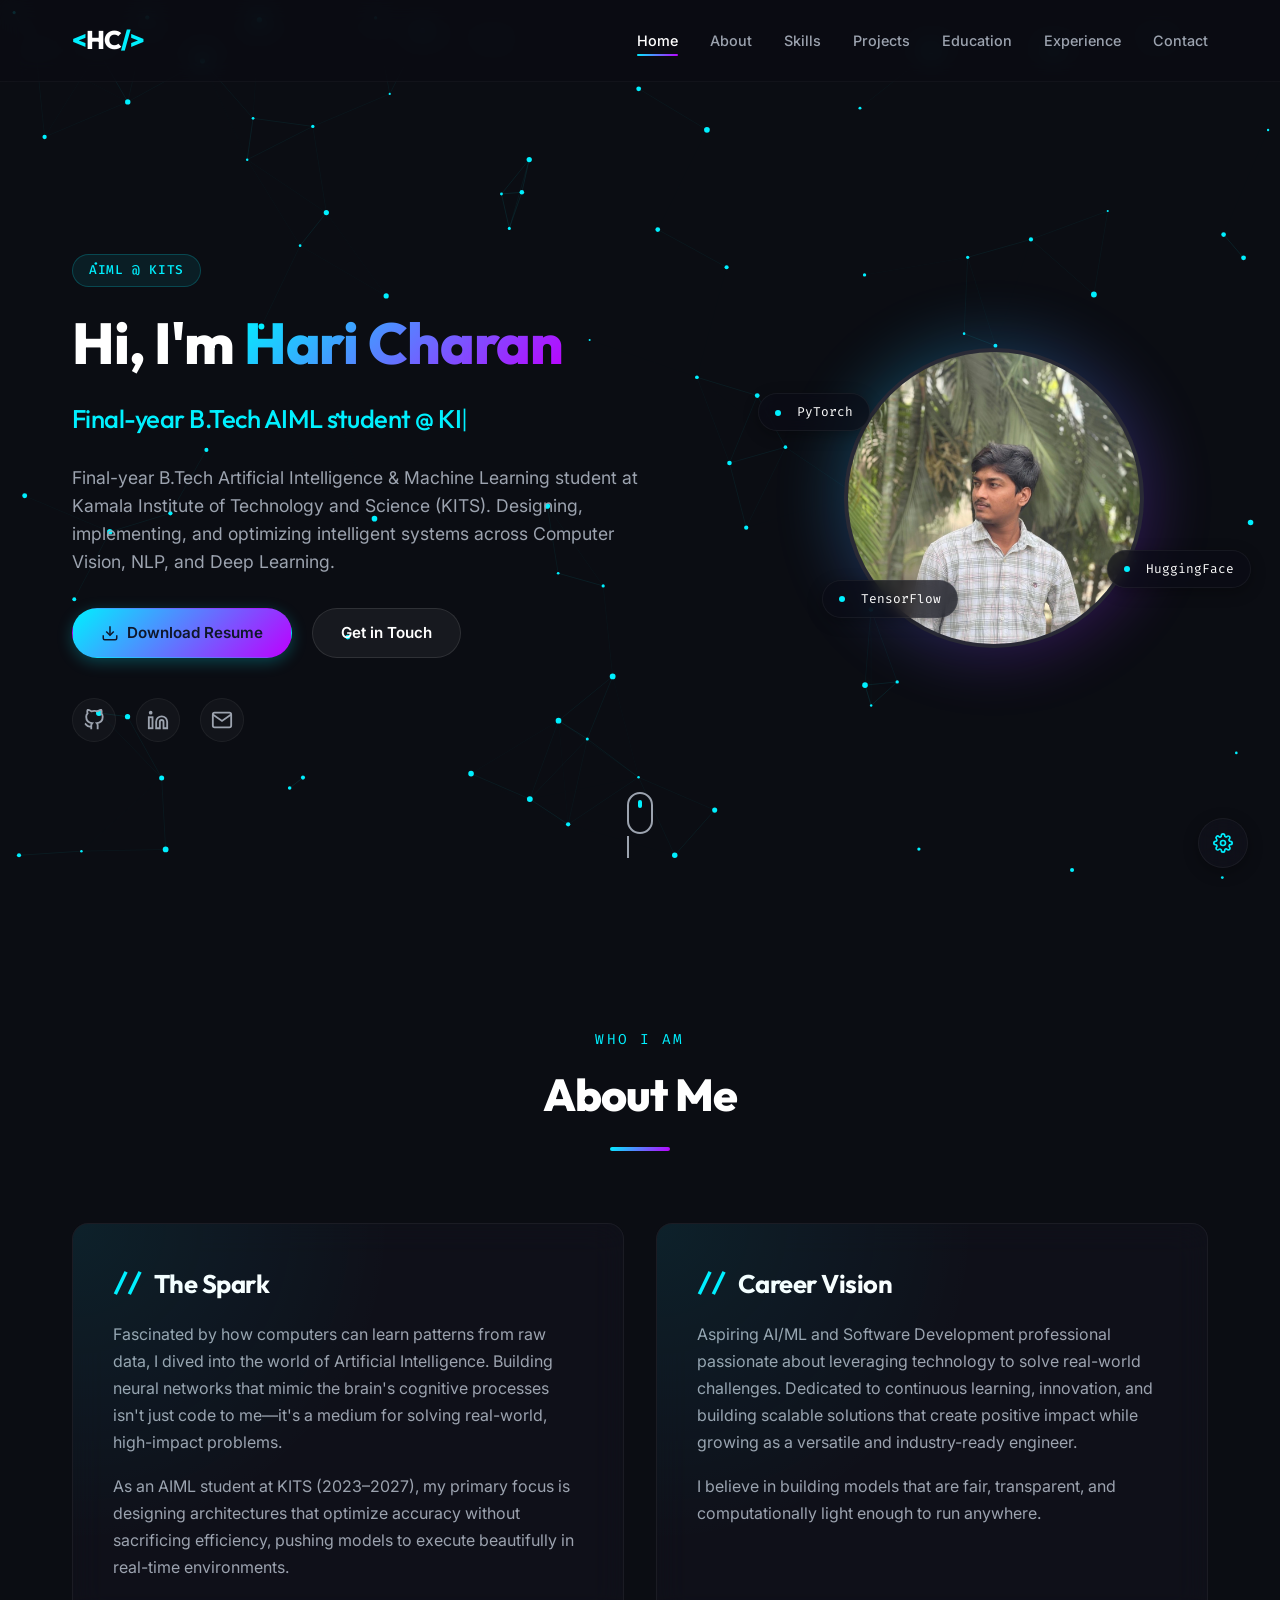
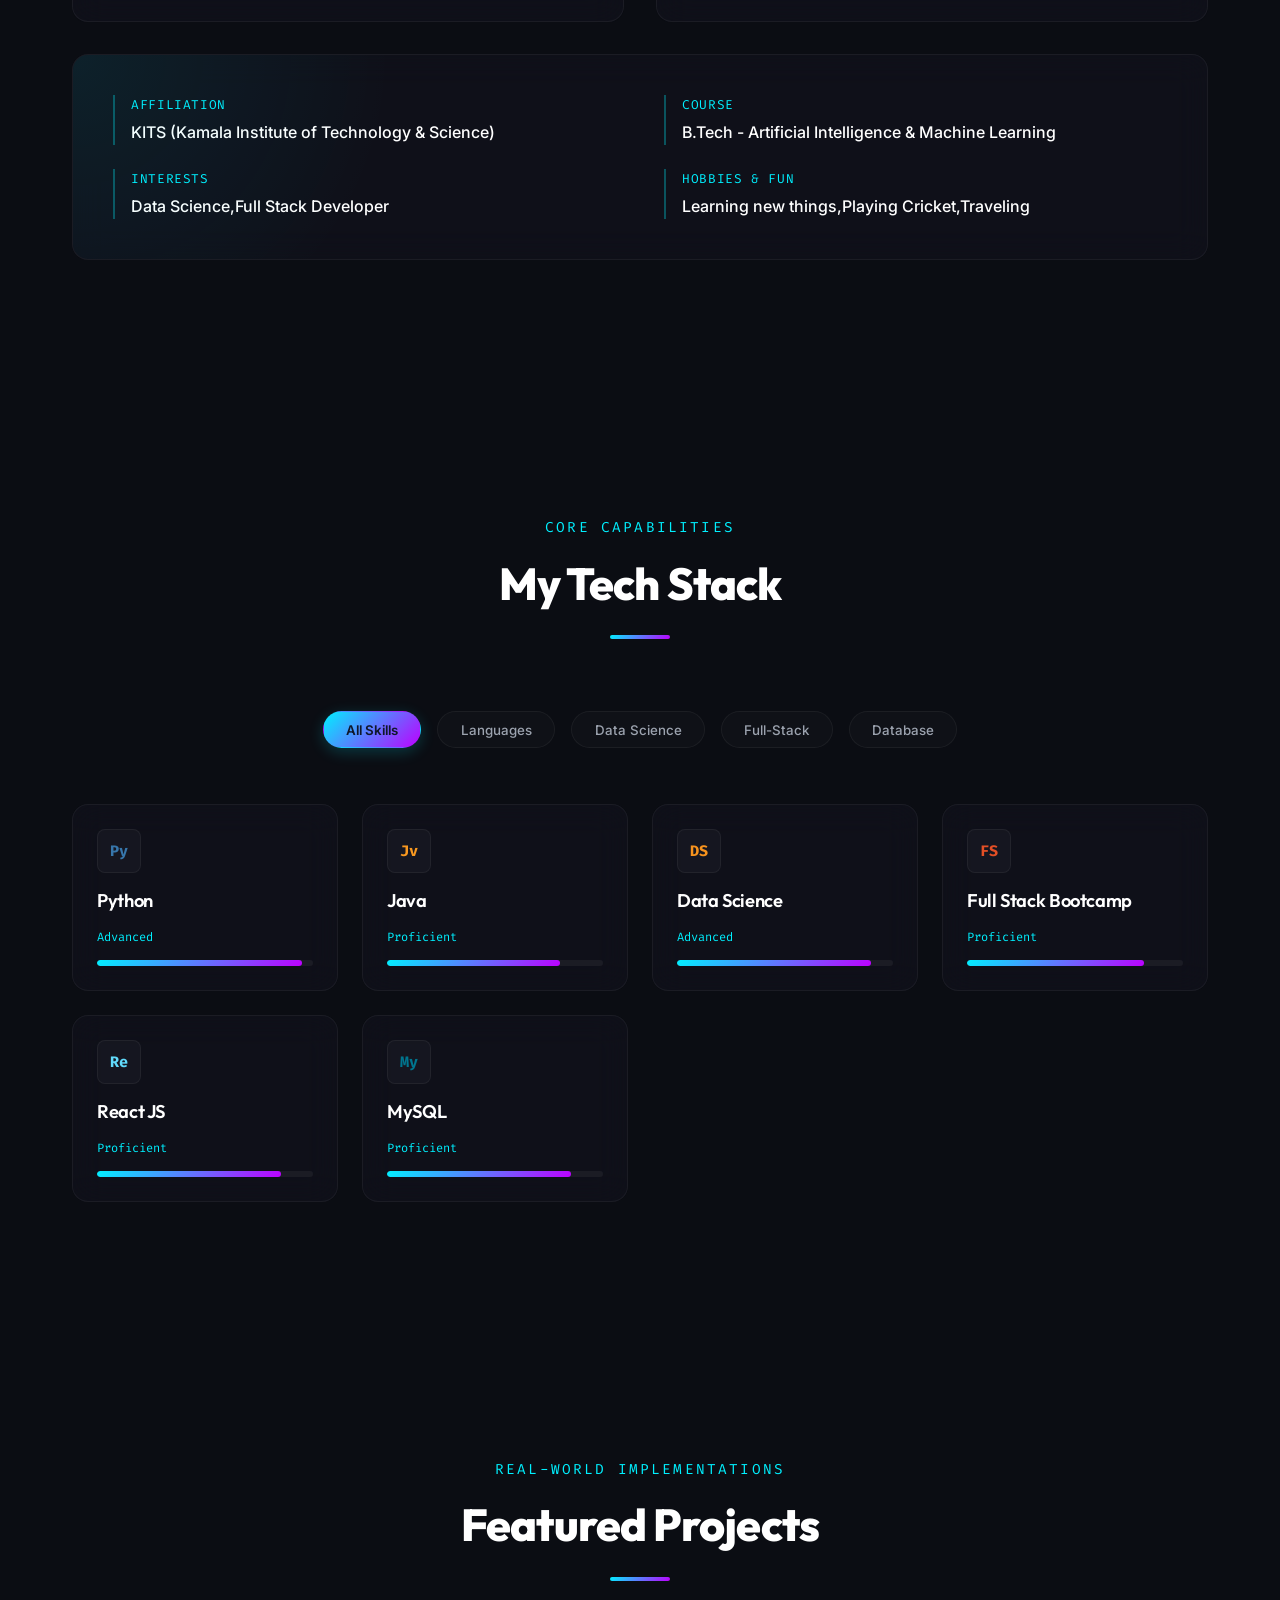
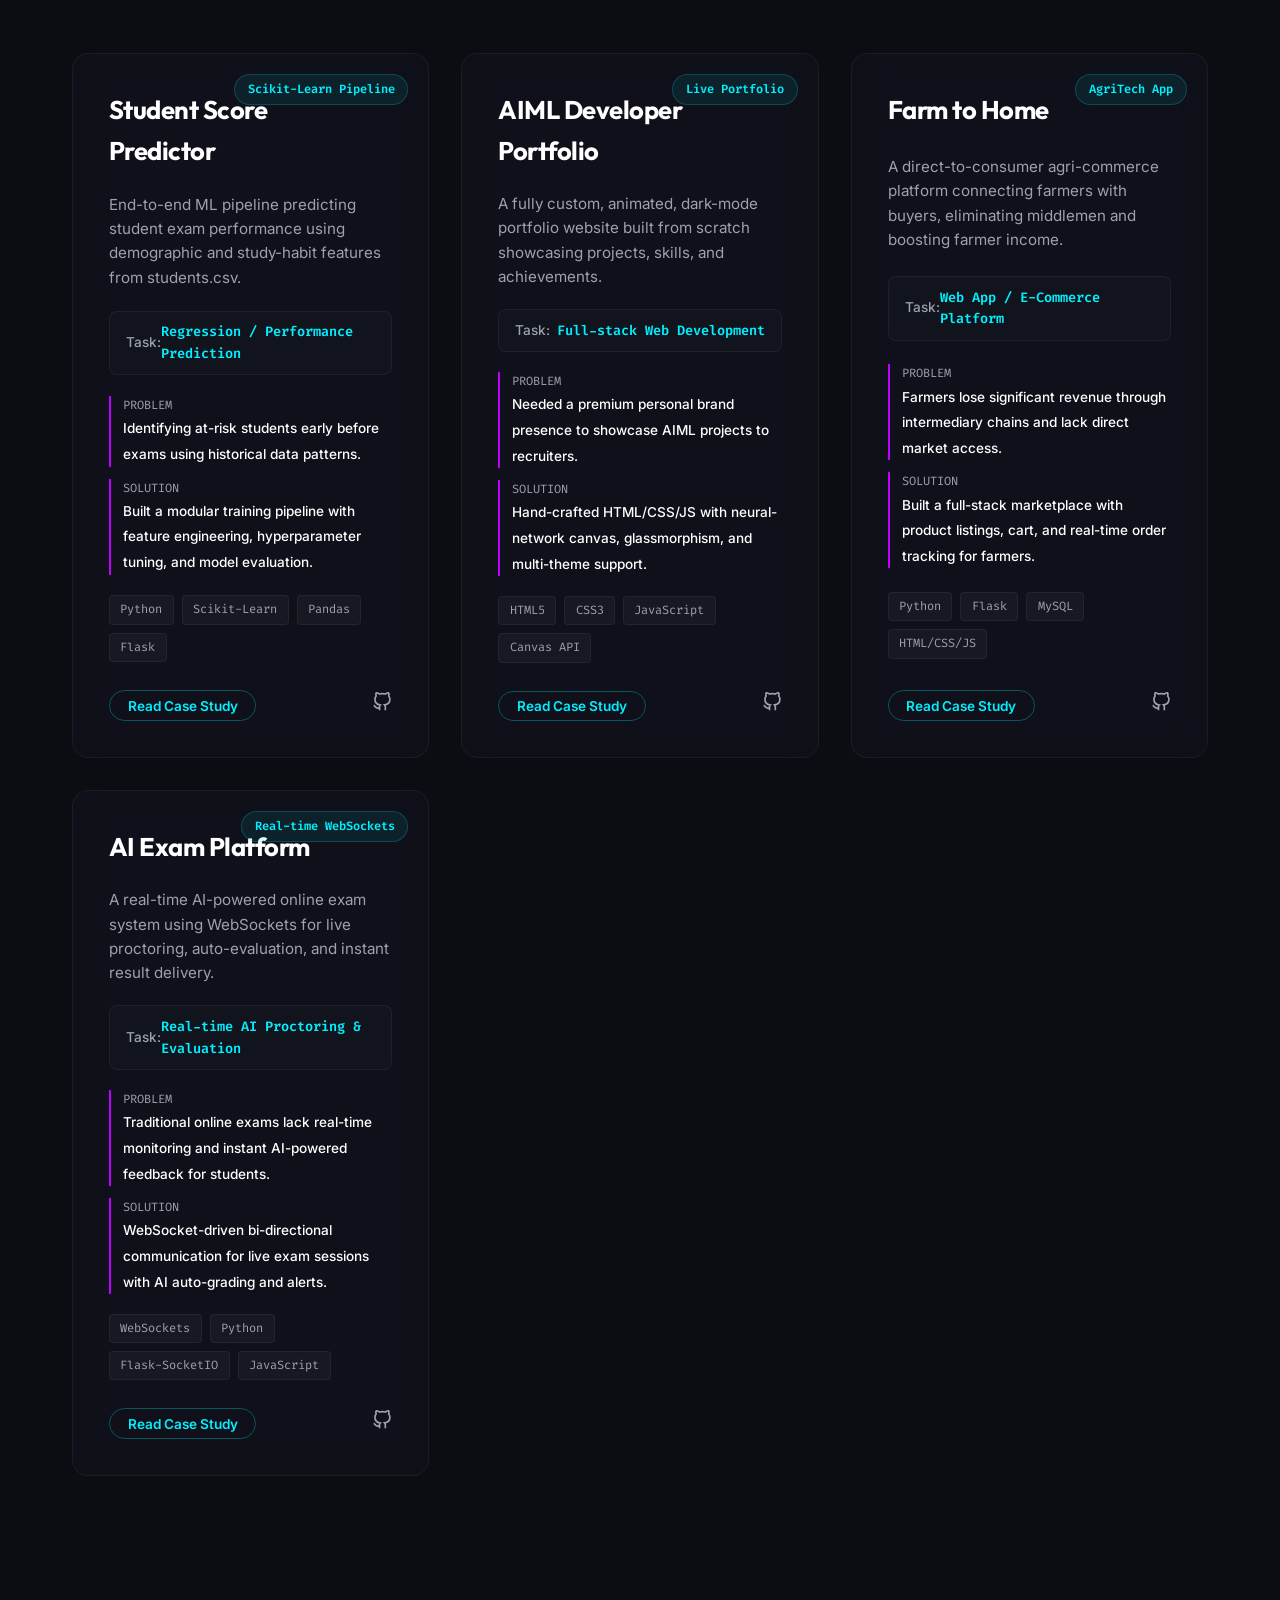
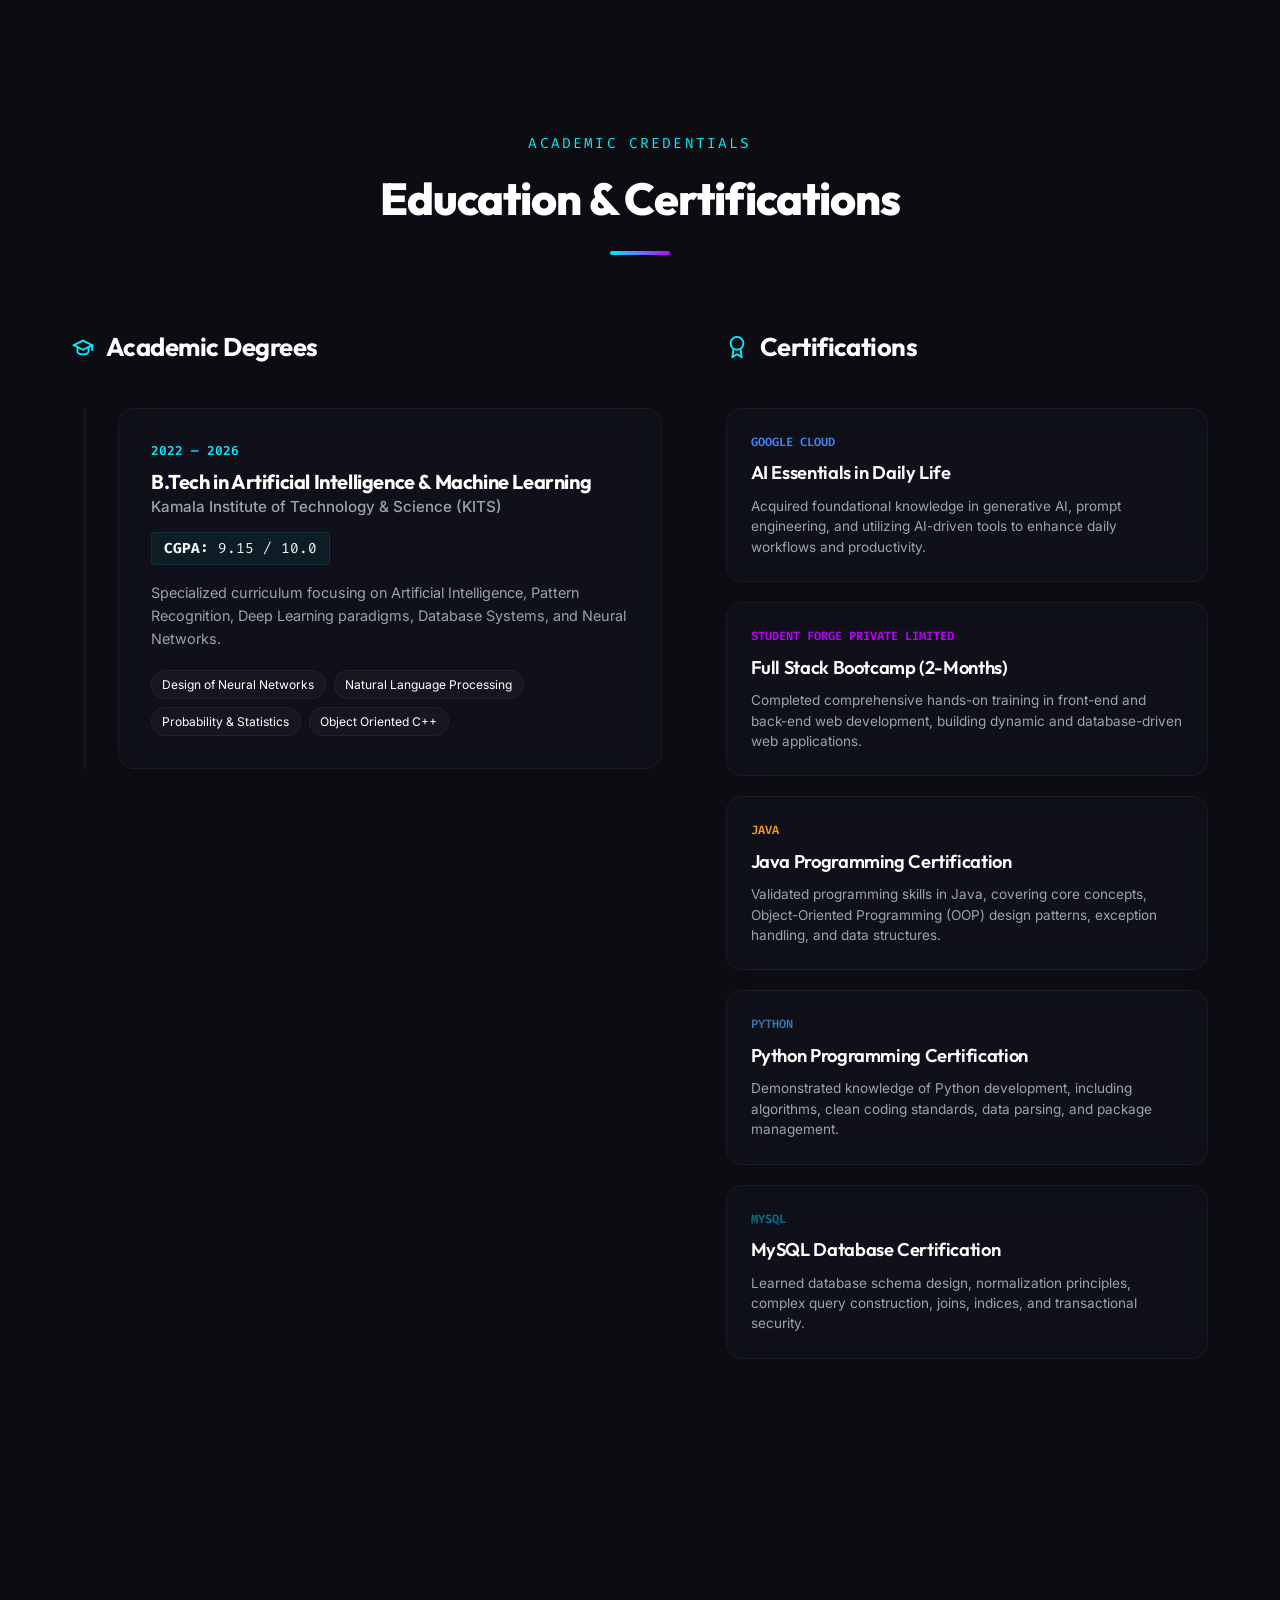
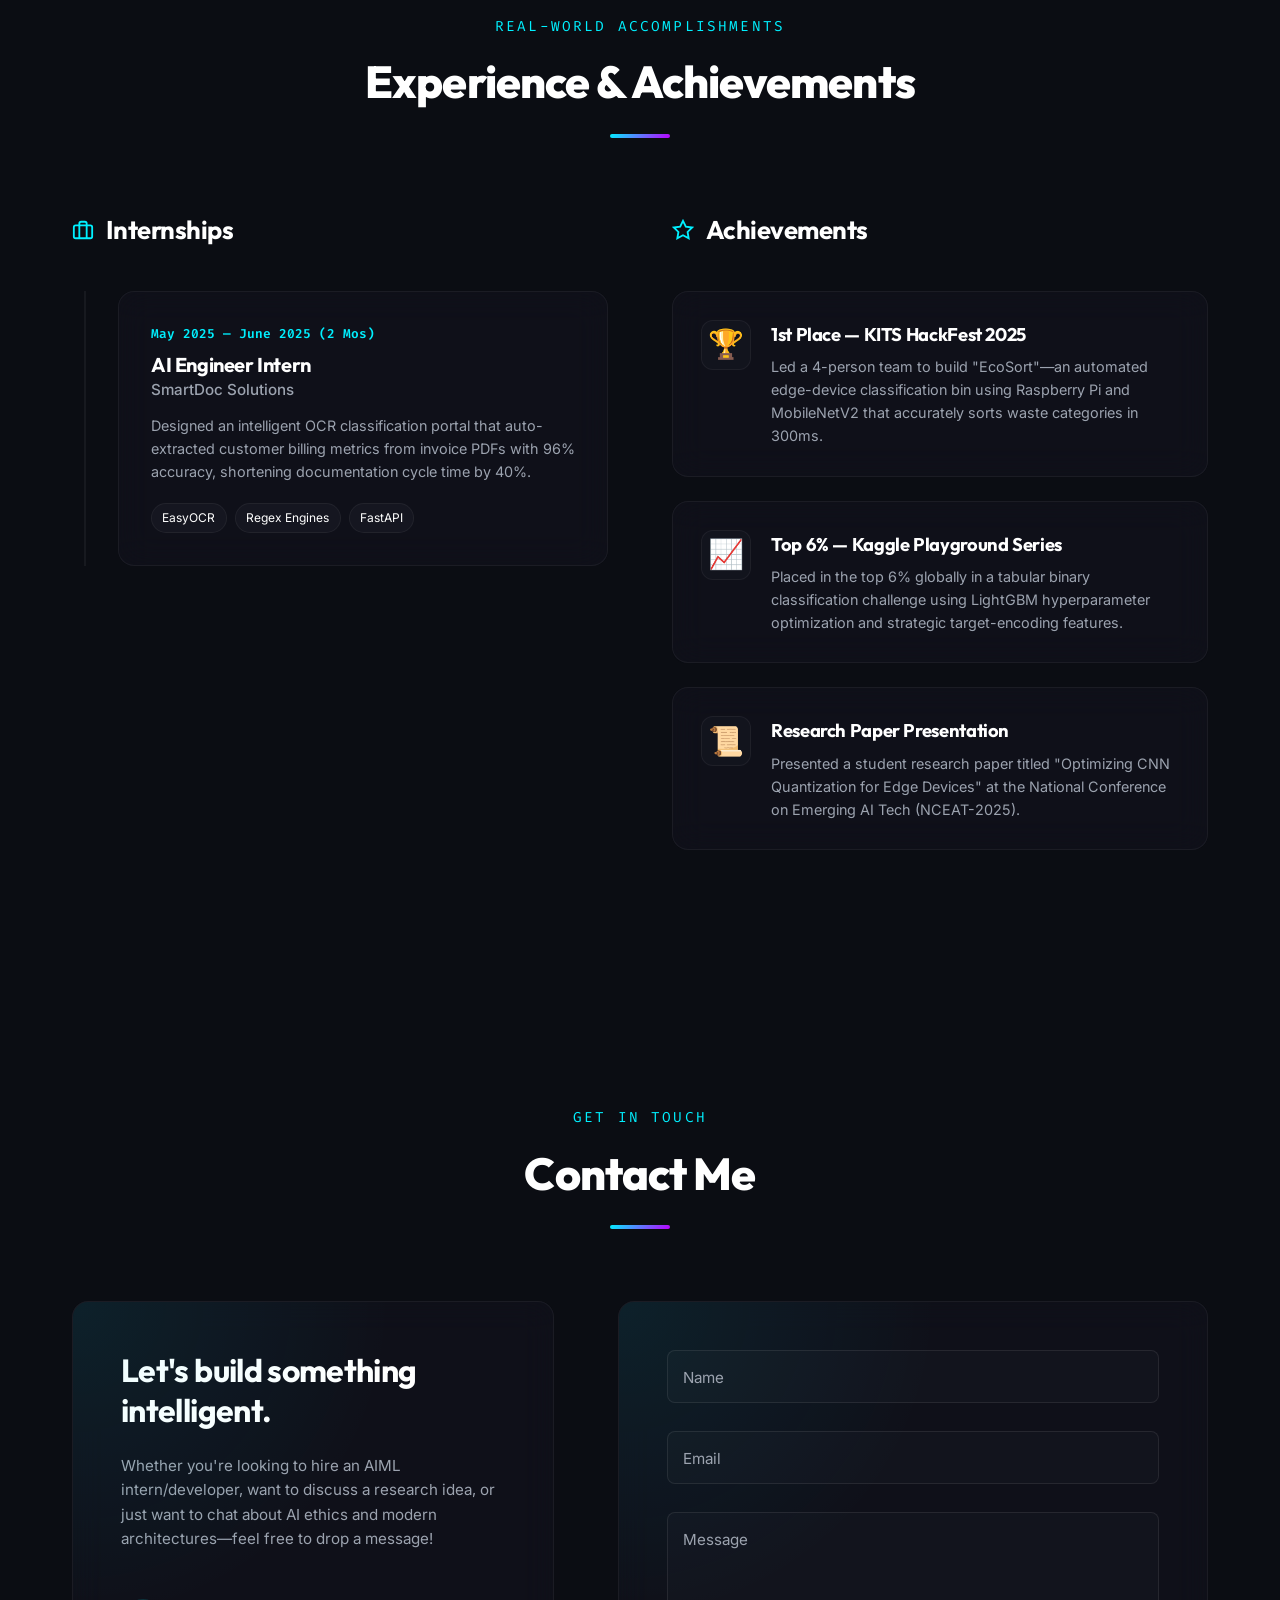
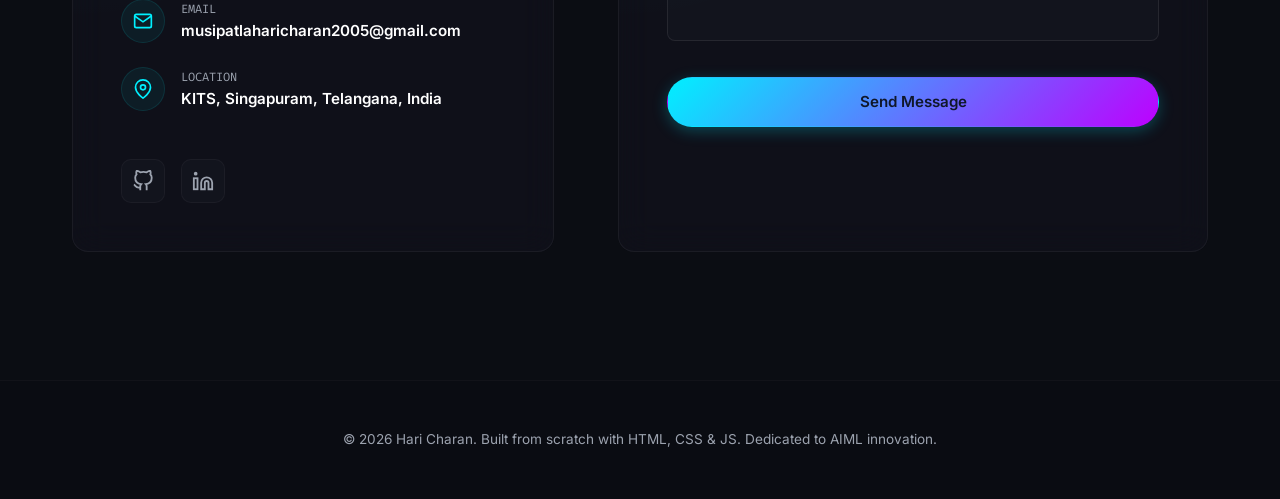
==== commit c76b03ac: "final commits" ====
--- a/potfolioofmy-main/index.html
+++ b/potfolioofmy-main/index.html
@@ -561,28 +561,35 @@
                         <div class="certs-grid">
                             <div class="cert-card glass">
                                 <div class="cert-provider google">Google Cloud</div>
-                                <h4 class="cert-name">Google TensorFlow Developer</h4>
-                                <p class="cert-desc">Validated skills in building and training models with TensorFlow,
-                                    computer vision pipelines, and sequential NLP structures.</p>
+                                <h4 class="cert-name">AI Essentials in Daily Life</h4>
+                                <p class="cert-desc">Acquired foundational knowledge in generative AI, prompt
+                                    engineering, and utilizing AI-driven tools to enhance daily workflows and
+                                    productivity.</p>
                             </div>
                             <div class="cert-card glass">
-                                <div class="cert-provider coursera">Coursera</div>
-                                <h4 class="cert-name">Deep Learning Specialization</h4>
-                                <p class="cert-desc">Issued by DeepLearning.AI. Mastered structural neural networks,
-                                    hyperparameter tuning, Structuring ML projects, CNNs, and sequence models
-                                    (RNNs/LSTMs).</p>
+                                <div class="cert-provider student-forge">Student Forge Private Limited</div>
+                                <h4 class="cert-name">Full Stack Bootcamp (2-Months)</h4>
+                                <p class="cert-desc">Completed comprehensive hands-on training in front-end and back-end
+                                    web development, building dynamic and database-driven web applications.</p>
                             </div>
                             <div class="cert-card glass">
-                                <div class="cert-provider kaggle">Kaggle</div>
-                                <h4 class="cert-name">Intermediate Machine Learning</h4>
-                                <p class="cert-desc">Covered data cleaning, categorical variables, pipeline building,
-                                    pipelines optimization, and tree-based ensembles (XGBoost).</p>
+                                <div class="cert-provider java">Java</div>
+                                <h4 class="cert-name">Java Programming Certification</h4>
+                                <p class="cert-desc">Validated programming skills in Java, covering core concepts,
+                                    Object-Oriented Programming (OOP) design patterns, exception handling, and data
+                                    structures.</p>
                             </div>
                             <div class="cert-card glass">
-                                <div class="cert-provider nptel">NPTEL / SWAYAM</div>
-                                <h4 class="cert-name">Deep Learning for Computer Vision</h4>
-                                <p class="cert-desc">Advanced credit course focusing on structural object detection
-                                    models, attention mechanisms, and medical image segmentation.</p>
+                                <div class="cert-provider python">Python</div>
+                                <h4 class="cert-name">Python Programming Certification</h4>
+                                <p class="cert-desc">Demonstrated knowledge of Python development, including algorithms,
+                                    clean coding standards, data parsing, and package management.</p>
+                            </div>
+                            <div class="cert-card glass">
+                                <div class="cert-provider mysql">MySQL</div>
+                                <h4 class="cert-name">MySQL Database Certification</h4>
+                                <p class="cert-desc">Learned database schema design, normalization principles, complex
+                                    query construction, joins, indices, and transactional security.</p>
                             </div>
                         </div>
                     </div>
--- a/potfolioofmy-main/styles.css
+++ b/potfolioofmy-main/styles.css
@@ -1132,6 +1132,10 @@
 .cert-provider.coursera { color: #0056D2; }
 .cert-provider.kaggle { color: #20BEFF; }
 .cert-provider.nptel { color: #F89C1E; }
+.cert-provider.student-forge { color: #BD00FF; }
+.cert-provider.java { color: #F89820; }
+.cert-provider.python { color: #3776AB; }
+.cert-provider.mysql { color: #00758F; }
 
 .cert-name {
     font-size: 1.15rem;
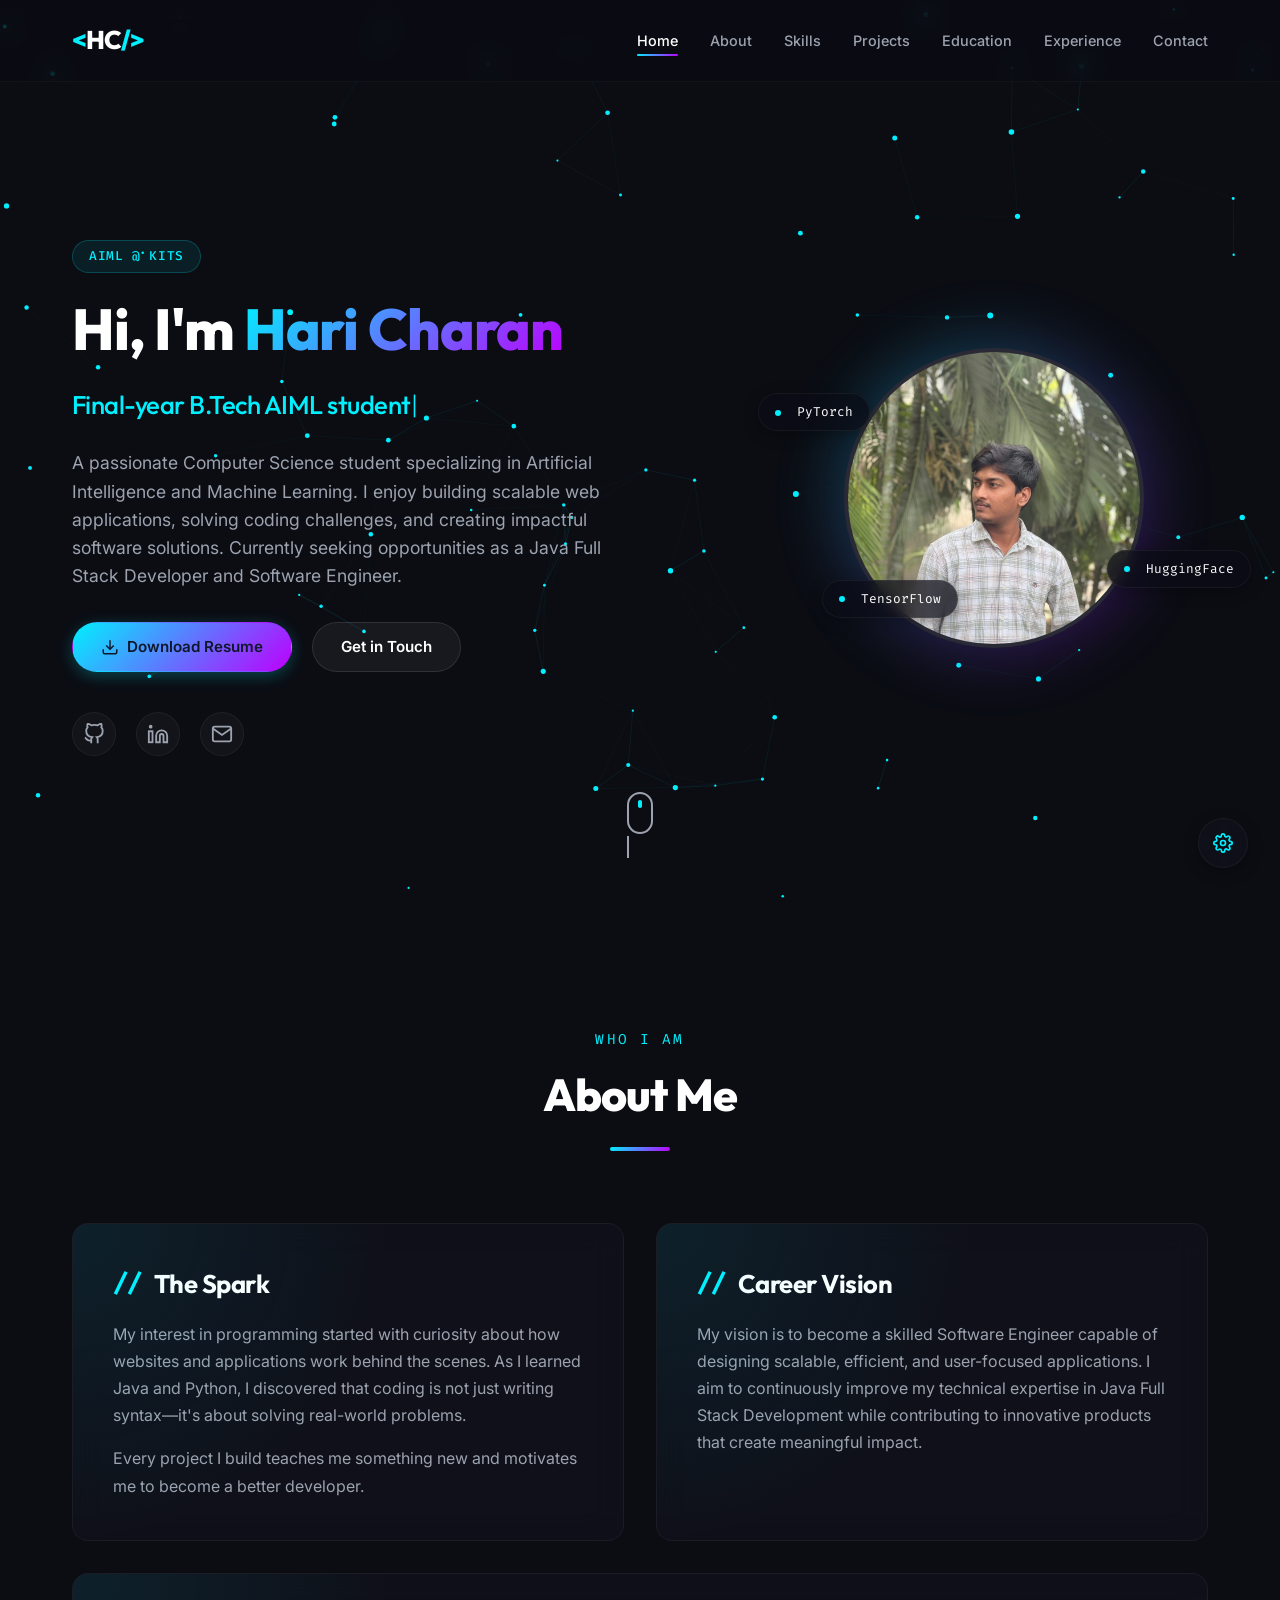
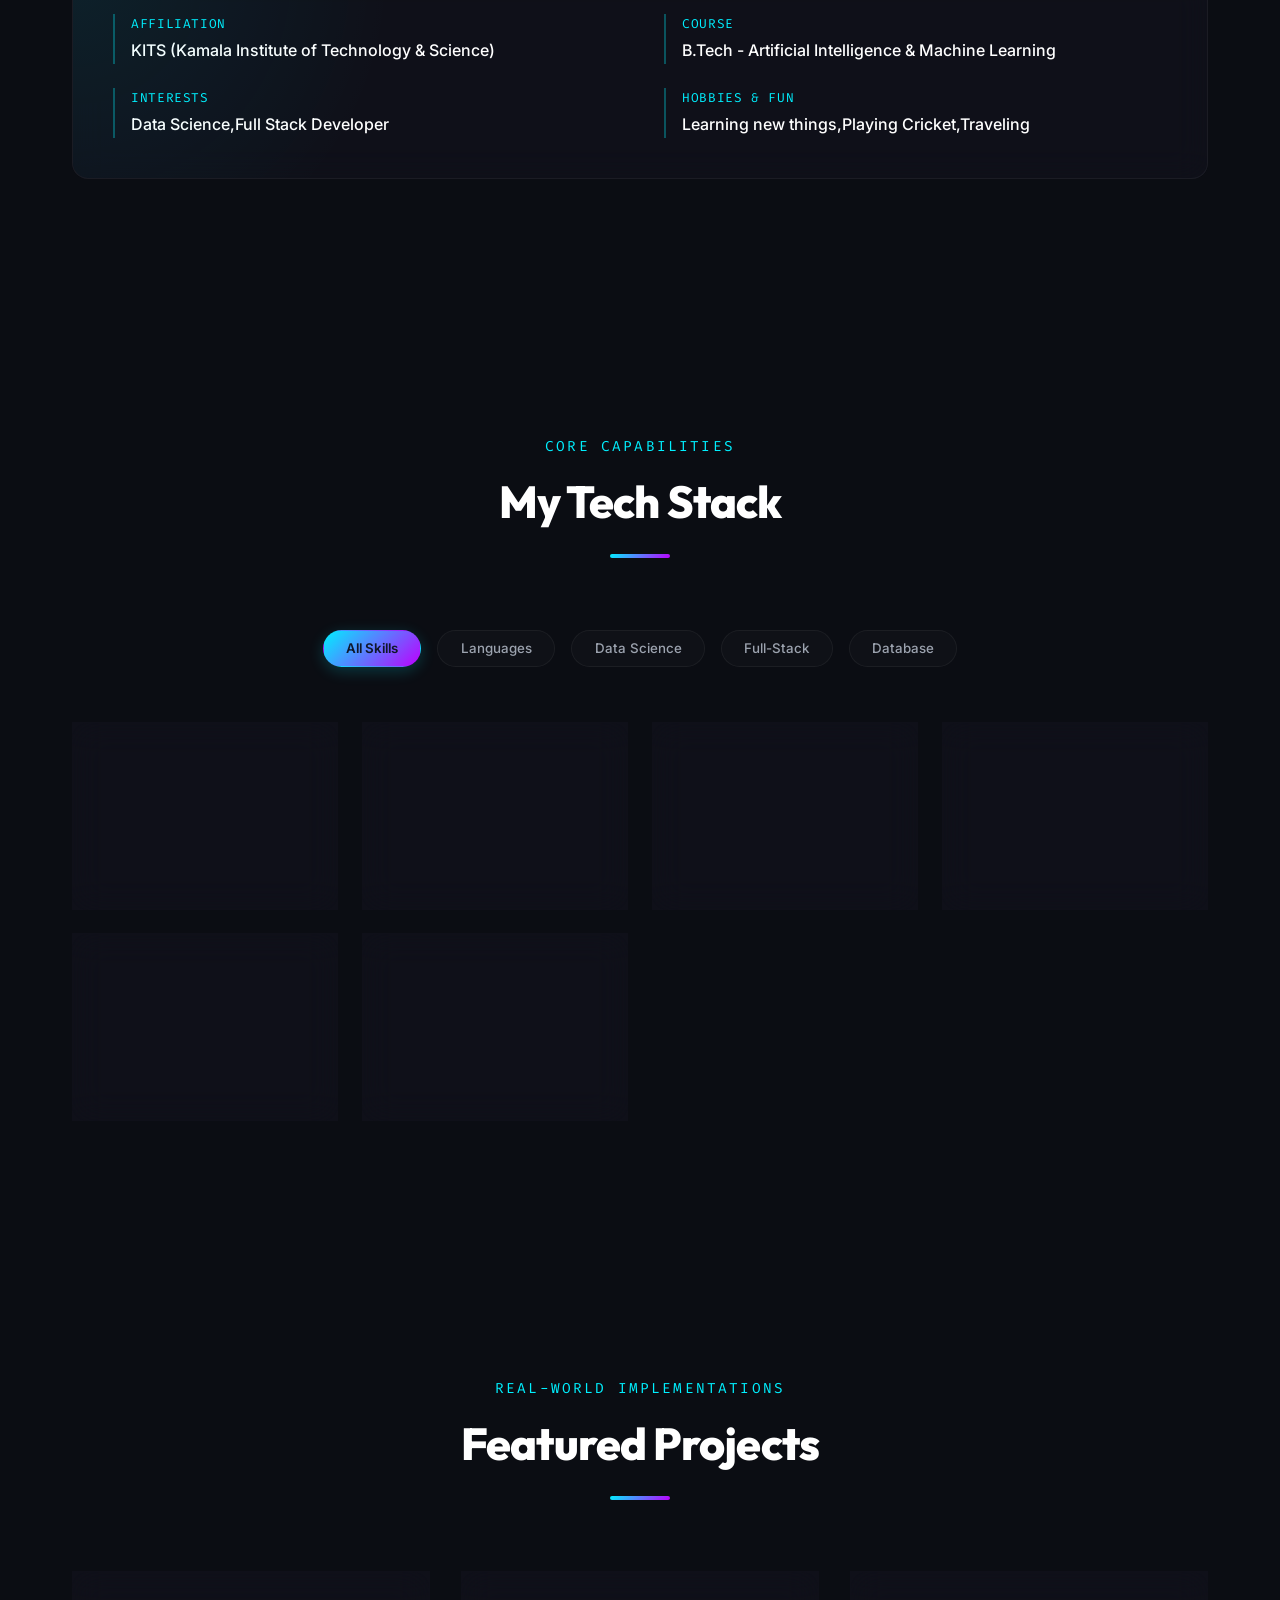
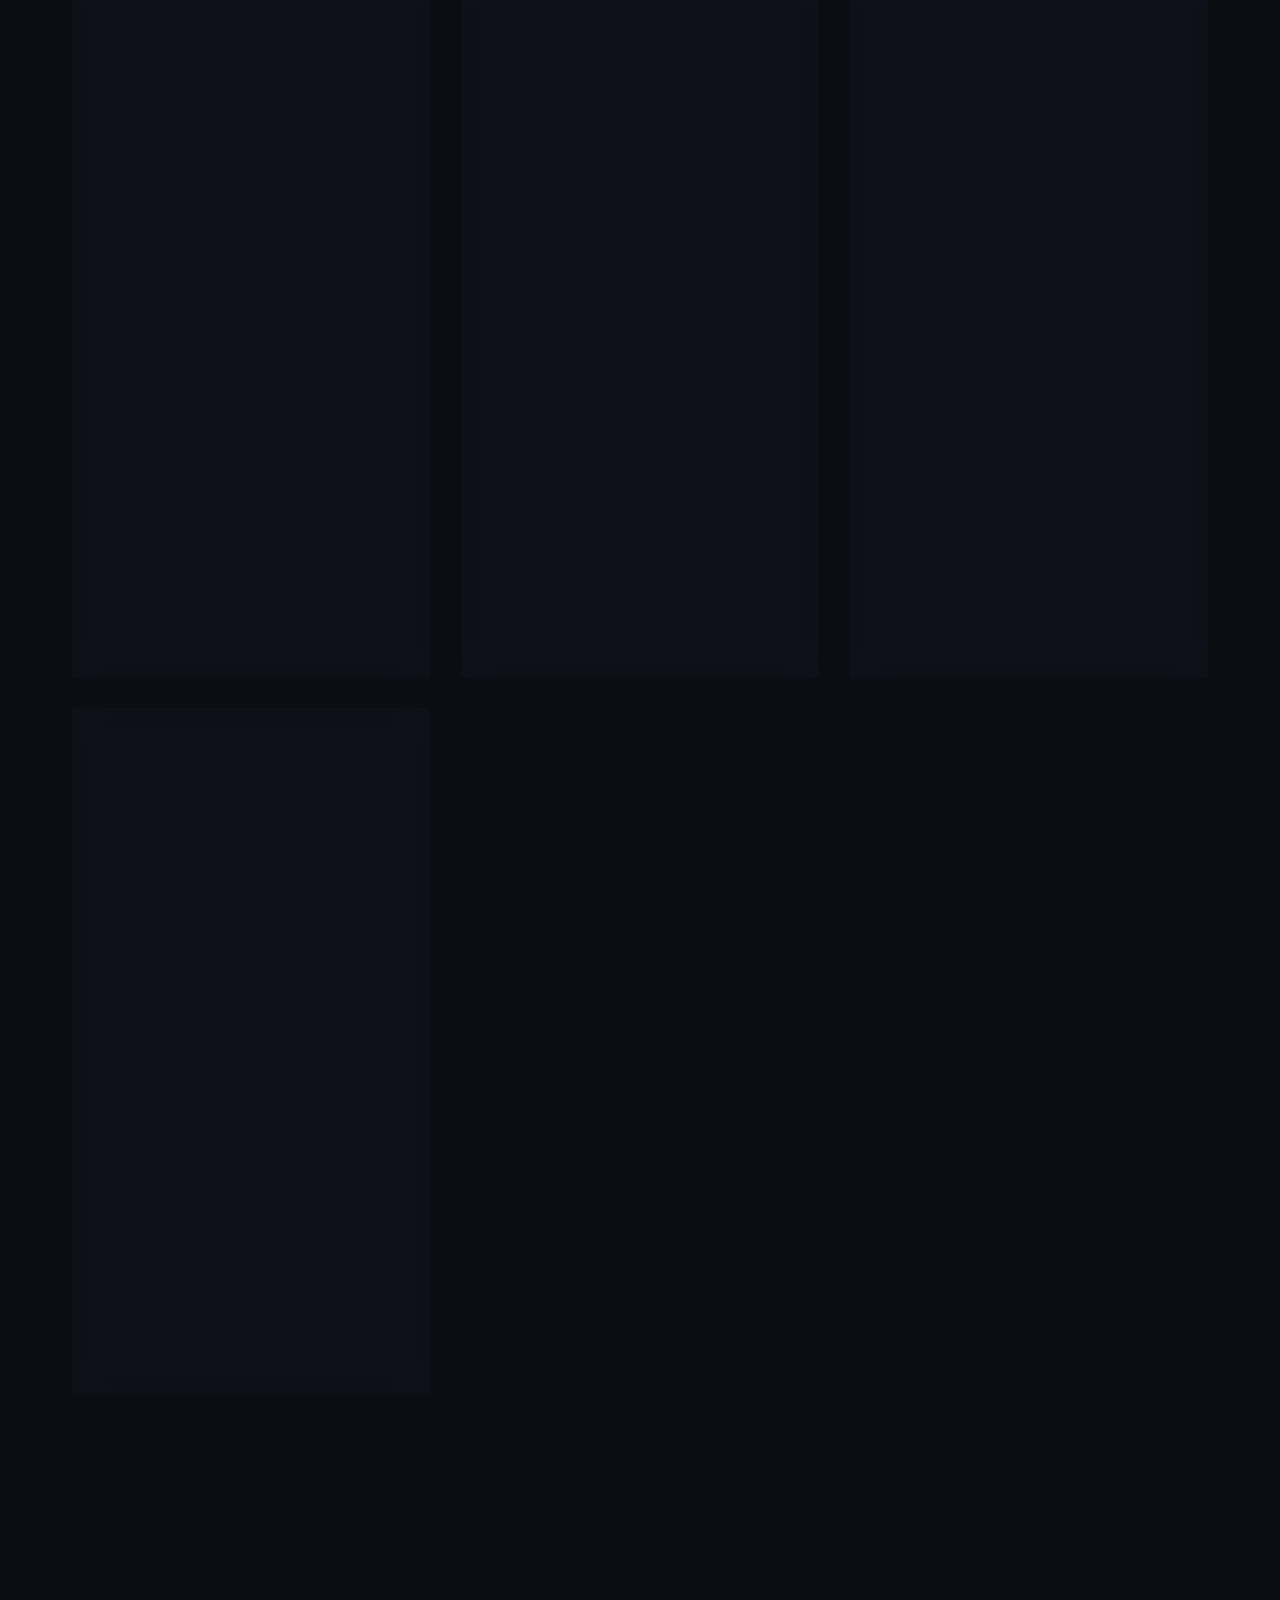
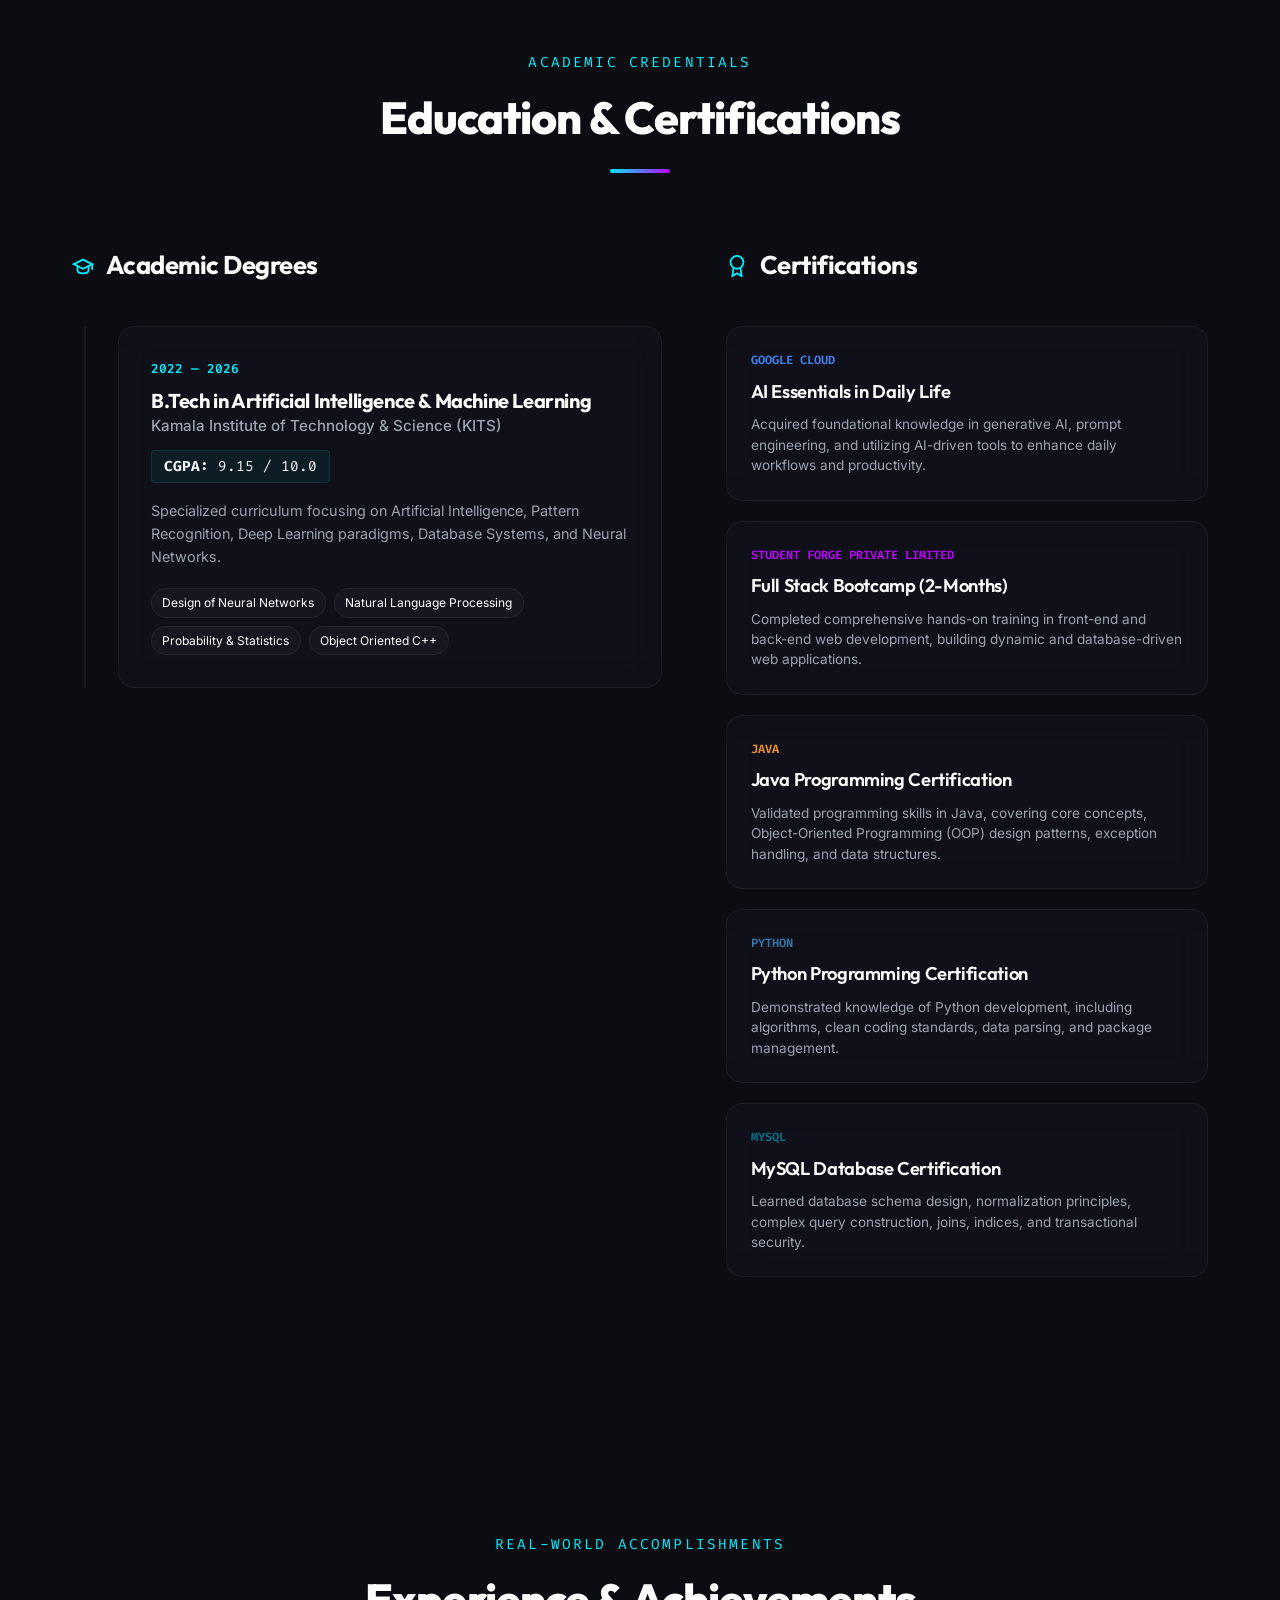
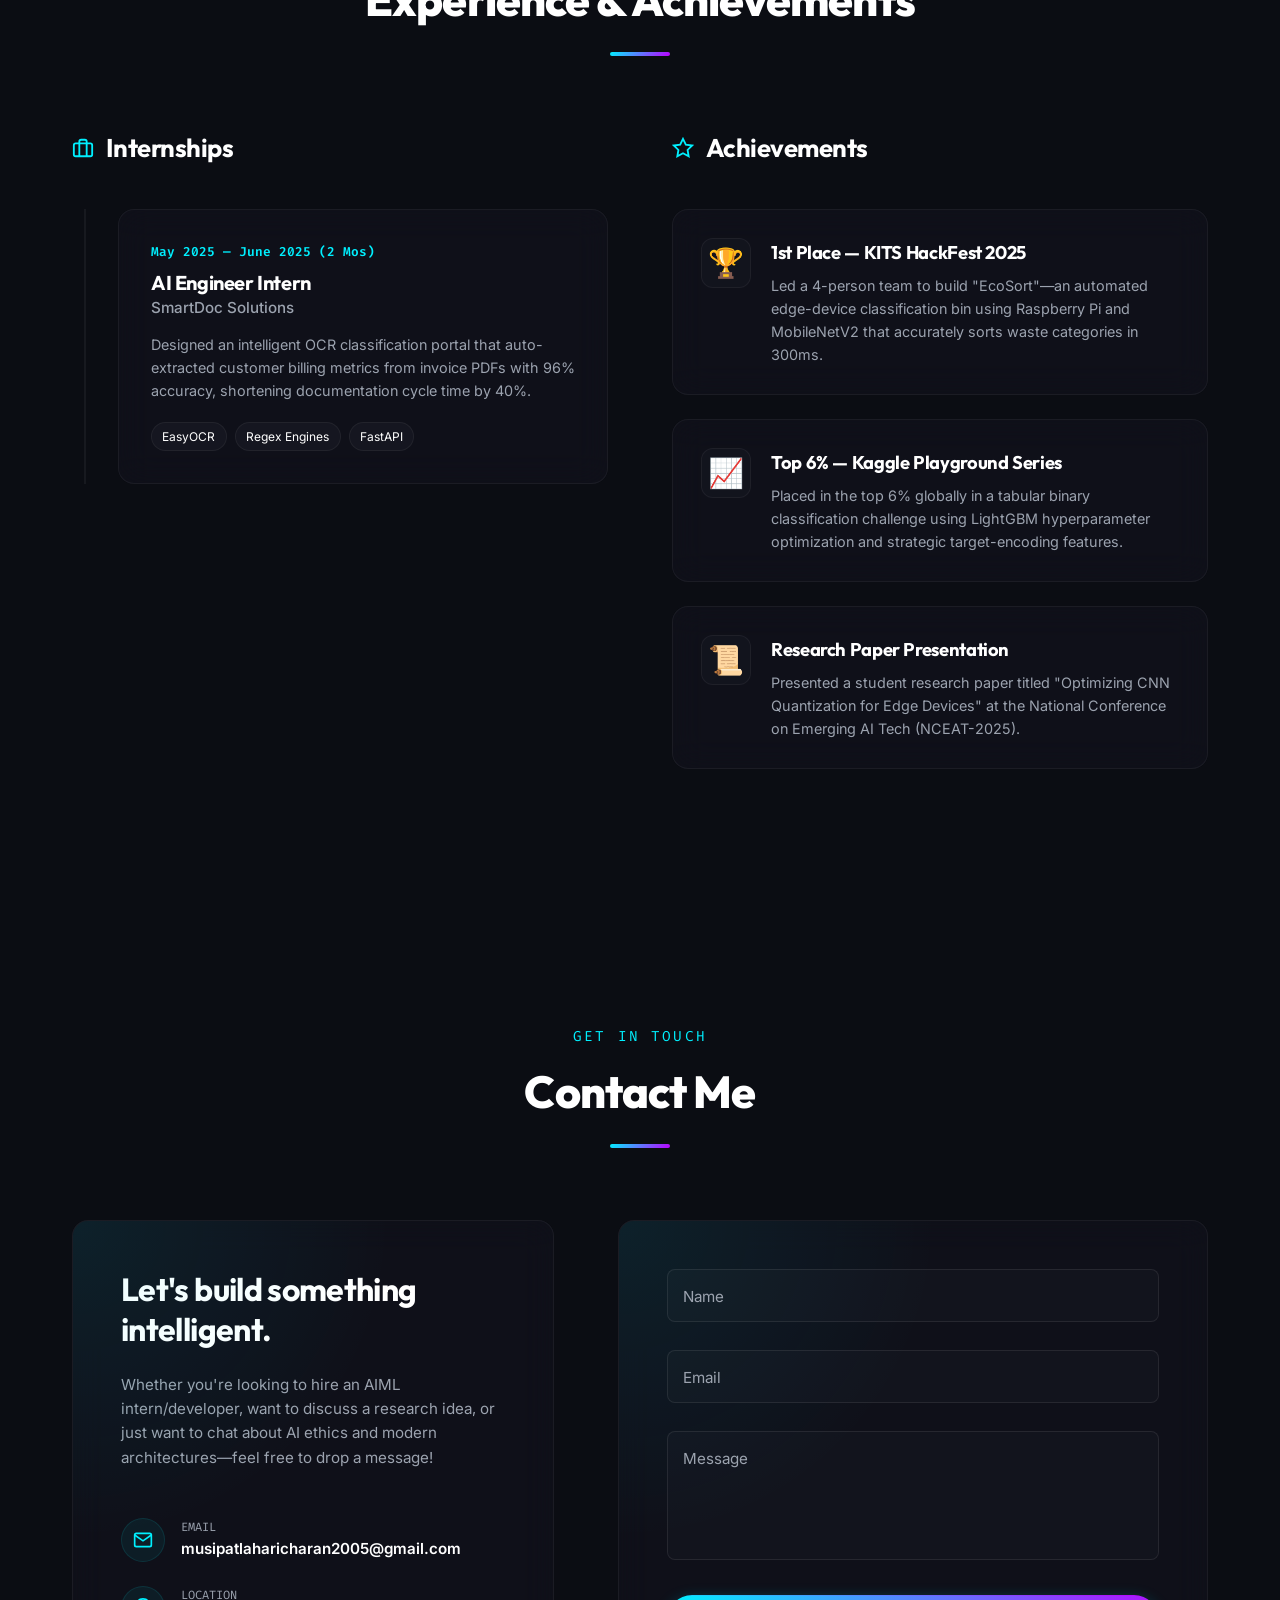
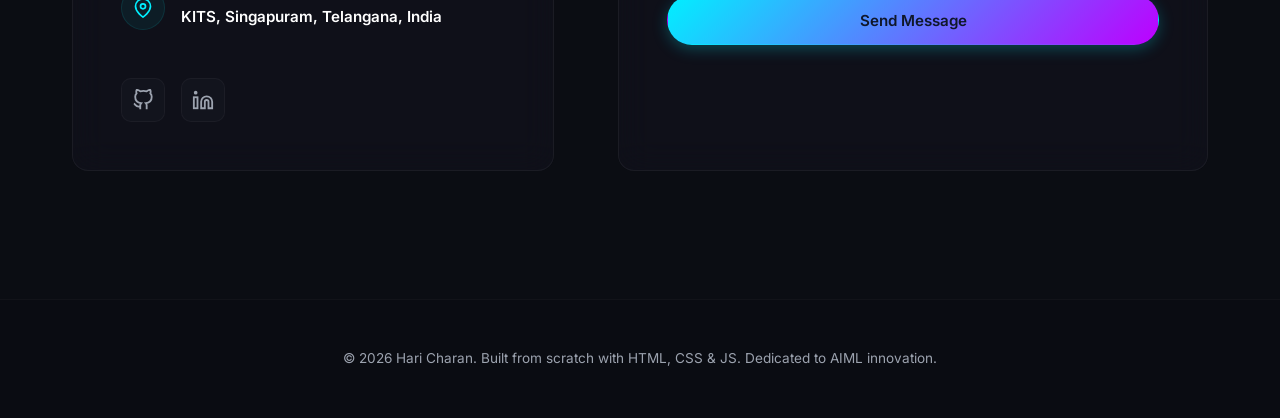
==== commit 8fd9867b: "final commits are done" ====
--- a/potfolioofmy-main/index.html
+++ b/potfolioofmy-main/index.html
@@ -84,9 +84,7 @@
                             <span id="typed-text"></span><span class="typed-cursor">|</span>
                         </h2>
                         <p class="hero-description">
-                            Final-year B.Tech Artificial Intelligence & Machine Learning student at Kamala Institute of
-                            Technology and Science (KITS). Designing, implementing, and optimizing intelligent systems
-                            across Computer Vision, NLP, and Deep Learning.
+                            A passionate Computer Science student specializing in Artificial Intelligence and Machine Learning. I enjoy building scalable web applications, solving coding challenges, and creating impactful software solutions. Currently seeking opportunities as a Java Full Stack Developer and Software Engineer.
                         </p>
                         <div class="hero-cta-buttons">
                             <a href="IIIT_Vadodara_Resume (3) (1).pdf" class="btn btn-primary"
@@ -110,7 +108,7 @@
                                         d="M9 19c-5 1.5-5-2.5-7-3m14 6v-3.87a3.37 3.37 0 0 0-.94-2.61c3.14-.35 6.44-1.54 6.44-7A5.44 5.44 0 0 0 20 4.77 5.07 5.07 0 0 0 19.91 1S18.73.65 16 2.48a13.38 13.38 0 0 0-7 0C6.27.65 5.09 1 5.09 1A5.07 5.07 0 0 0 5 4.77a5.44 5.44 0 0 0-1.5 3.78c0 5.42 3.3 6.61 6.44 7A3.37 3.37 0 0 0 9 18.13V22" />
                                 </svg>
                             </a>
-                            <a href="https://www.linkedin.com/in/hari-charan-musipatla-8802612b7" target="_blank"
+                            <a href="https://www.linkedin.com/in/hari-charan-musipatla-8802612b7/" target="_blank"
                                 rel="noopener noreferrer" class="social-icon" aria-label="LinkedIn">
                                 <svg viewBox="0 0 24 24" width="22" height="22" fill="none" stroke="currentColor"
                                     stroke-width="2">
@@ -169,24 +167,13 @@
                     <div class="about-card intro-card glass">
                         <div class="card-glow"></div>
                         <h3>The Spark</h3>
-                        <p>Fascinated by how computers can learn patterns from raw data, I dived into the world of
-                            Artificial Intelligence. Building neural networks that mimic the brain's cognitive processes
-                            isn't just code to me—it's a medium for solving real-world, high-impact problems.</p>
-                        <p>As an AIML student at KITS (2023–2027), my primary focus is designing architectures that
-                            optimize accuracy without sacrificing efficiency, pushing models to execute beautifully in
-                            real-time environments.</p>
+                        <p>My interest in programming started with curiosity about how websites and applications work behind the scenes. As I learned Java and Python, I discovered that coding is not just writing syntax—it's about solving real-world problems.</p>
+                        <p>Every project I build teaches me something new and motivates me to become a better developer.</p>
                     </div>
                     <div class="about-card goal-card glass">
                         <div class="card-glow"></div>
                         <h3>Career Vision</h3>
-                        <p>Aspiring AI/ML and Software Development professional passionate about leveraging technology
-                            to solve real-world challenges. Dedicated to continuous learning, innovation, and building
-                            scalable solutions that create positive impact while growing as a versatile and
-                            industry-ready engineer.
-
-                        </p>
-                        <p>I believe in building models that are fair, transparent, and computationally light enough to
-                            run anywhere.</p>
+                        <p>My vision is to become a skilled Software Engineer capable of designing scalable, efficient, and user-focused applications. I aim to continuously improve my technical expertise in Java Full Stack Development while contributing to innovative products that create meaningful impact.</p>
                     </div>
                     <div class="about-details-card glass">
                         <div class="card-glow"></div>
@@ -733,7 +720,7 @@
                                         d="M9 19c-5 1.5-5-2.5-7-3m14 6v-3.87a3.37 3.37 0 0 0-.94-2.61c3.14-.35 6.44-1.54 6.44-7A5.44 5.44 0 0 0 20 4.77 5.07 5.07 0 0 0 19.91 1S18.73.65 16 2.48a13.38 13.38 0 0 0-7 0C6.27.65 5.09 1 5.09 1A5.07 5.07 0 0 0 5 4.77a5.44 5.44 0 0 0-1.5 3.78c0 5.42 3.3 6.61 6.44 7A3.37 3.37 0 0 0 9 18.13V22" />
                                 </svg>
                             </a>
-                            <a href="https://www.linkedin.com/in/hari-charan-musipatla-8802612b7" target="_blank"
+                            <a href="https://www.linkedin.com/in/hari-charan-musipatla-8802612b7/" target="_blank"
                                 rel="noopener noreferrer" aria-label="LinkedIn">
                                 <svg viewBox="0 0 24 24" width="22" height="22" fill="none" stroke="currentColor"
                                     stroke-width="2">
